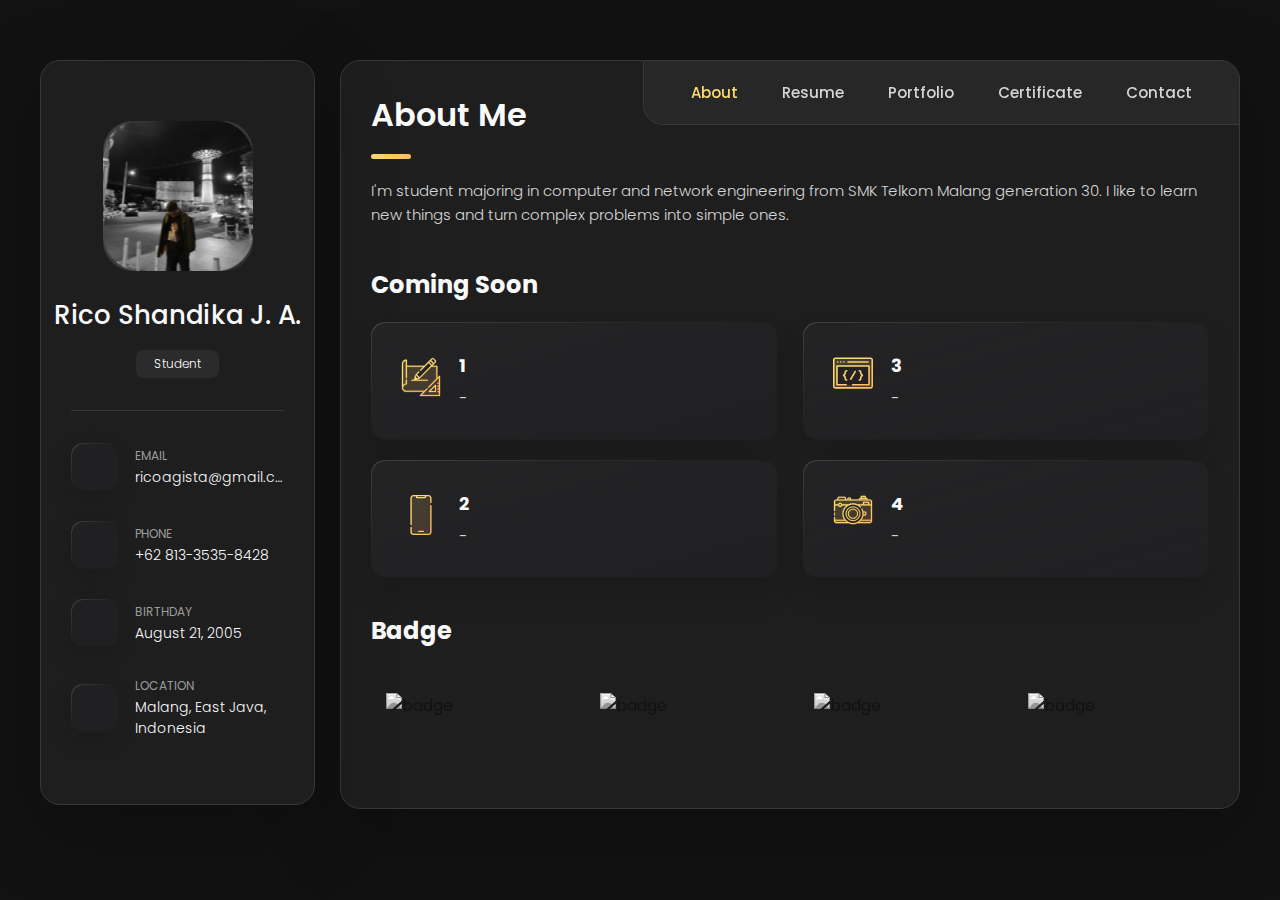
==== index.html @ 71430a09 "Update index.html" ====
<!DOCTYPE html>
<html lang="en">

<head>
  <meta charset="UTF-8">
  <meta http-equiv="X-UA-Compatible" content="IE=edge">
  <meta name="viewport" content="width=device-width, initial-scale=1.0">
  <title>riicxyz</title>

  <!--
    - favicon
  -->
  <link rel="shortcut icon" href="./assets/images/logo.ico" type="image/x-icon">

  <!--
    - custom css link
  -->
  <link rel="stylesheet" href="./assets/css/style.css">

  <!--
    - google font link
  -->
  <link rel="preconnect" href="https://fonts.googleapis.com">
  <link rel="preconnect" href="https://fonts.gstatic.com" crossorigin>
  <link href="https://fonts.googleapis.com/css2?family=Poppins:wght@300;400;500;600&display=swap" rel="stylesheet">
</head>

<body>

  <!--
    - #MAIN
  -->

  <main>

    <!--
      - #SIDEBAR
    -->

    <aside class="sidebar" data-sidebar>

      <div class="sidebar-info">

        <figure class="avatar-box">
          <img src="./assets/images/my-avatar.png" alt="Rico" width="80">
        </figure>

        <div class="info-content">
          <h1 class="name" title="Richard hanrick">Rico Shandika J. A.</h1>

          <p class="title">Student</p>
        </div>

        <button class="info_more-btn" data-sidebar-btn>
          <span>Show Contacts</span>

          <ion-icon name="chevron-down"></ion-icon>
        </button>

      </div>

      <div class="sidebar-info_more">

        <div class="separator"></div>

        <ul class="contacts-list">

          <li class="contact-item">

            <div class="icon-box">
              <ion-icon name="mail-outline"></ion-icon>
            </div>

            <div class="contact-info">
              <p class="contact-title">Email</p>

              <a href="mailto:ricoagista@gmail.com" class="contact-link">ricoagista@gmail.com</a>
            </div>

          </li>

          <li class="contact-item">

            <div class="icon-box">
              <ion-icon name="phone-portrait-outline"></ion-icon>
            </div>

            <div class="contact-info">
              <p class="contact-title">Phone</p>

              <a href="https://wa.me/6281335358428?text=Hi" class="contact-link">+62 813-3535-8428</a>
            </div>

          </li>

          <li class="contact-item">

            <div class="icon-box">
              <ion-icon name="calendar-outline"></ion-icon>
            </div>

            <div class="contact-info">
              <p class="contact-title">Birthday</p>

              <time datetime="1982-06-23">August 21, 2005</time>
            </div>

          </li>

          <li class="contact-item">

            <div class="icon-box">
              <ion-icon name="location-outline"></ion-icon>
            </div>

            <div class="contact-info">
              <p class="contact-title">Location</p>

              <address>Malang, East Java, Indonesia</address>
            </div>

          </li>

        </ul>

        <div class="separator"></div>

        <ul class="social-list">

          <li class="social-item">
            <a href="https://www.instagram.com/rico_agista/" target="_blank" class="social-link">
              <ion-icon name="logo-instagram"></ion-icon>
            </a>
          </li>

          <li class="social-item">
            <a href="https://www.facebook.com/ricoagistaasli" target="_blank" class="social-link">
              <ion-icon name="logo-facebook"></ion-icon>
            </a>
          </li>

          <li class="social-item">
            <a href="https://twitter.com/rico_agista" target="_blank" class="social-link">
              <ion-icon name="logo-twitter"></ion-icon>
            </a>
          </li>

          <li class="social-item">
            <a href="https://www.linkedin.com/in/ricoagista/" target="_blank" class="social-link">
              <ion-icon name="logo-linkedin"></ion-icon>
            </a>
          </li>

          <li class="social-item">
            <a href="https://github.com/ricoagsta" target="_blank" class="social-link">
              <ion-icon name="logo-github"></ion-icon>
            </a>
          </li>

        </ul>

      </div>

    </aside>





    <!--
      - #main-content
    -->

    <div class="main-content">

      <!--
        - #NAVBAR
      -->

      <nav class="navbar">

        <ul class="navbar-list">

          <li class="navbar-item">
            <button class="navbar-link  active" data-nav-link>About</button>
          </li>

          <li class="navbar-item">
            <button class="navbar-link" data-nav-link>Resume</button>
          </li>

          <li class="navbar-item">
            <button class="navbar-link" data-nav-link>Portfolio</button>
          </li>

          <li class="navbar-item">
            <button class="navbar-link" data-nav-link>Certificate</button>
          </li>

          <li class="navbar-item">
            <button class="navbar-link" data-nav-link>Contact</button>
          </li>

        </ul>

      </nav>





      <!--
        - #ABOUT
      -->

      <article class="about  active" data-page="about">

        <header>
          <h2 class="h2 article-title">About me</h2>
        </header>

        <section class="about-text">
          <p>
            I'm student majoring in computer and network engineering from SMK Telkom Malang generation 30.
            I like to learn new things and turn complex problems into simple ones.
          </p>
        </section>


        <!--
          - service
        -->

        <section class="service">

          <h3 class="h3 service-title">Coming Soon</h3>

          <ul class="service-list">

            <li class="service-item">

              <div class="service-icon-box">
                <img src="./assets/images/icon-design.svg
                " alt="design icon" width="40">
              </div>

              <div class="service-content-box">
                <h4 class="h4 service-item-title">1</h4>

                <p class="service-item-text">
                  -
                </p>
              </div>

            </li>

            <li class="service-item">

              <div class="service-icon-box">
                <img src="./assets/images/icon-dev.svg" alt="Web development icon" width="40">
              </div>

              <div class="service-content-box">
                <h4 class="h4 service-item-title">3</h4>

                <p class="service-item-text">
                  -
                </p>
              </div>

            </li>

            <li class="service-item">

              <div class="service-icon-box">
                <img src="./assets/images/icon-app.svg" alt="mobile app icon" width="40">
              </div>

              <div class="service-content-box">
                <h4 class="h4 service-item-title">2</h4>

                <p class="service-item-text">
                  -
                </p>
              </div>

            </li>

            <li class="service-item">

              <div class="service-icon-box">
                <img src="./assets/images/icon-photo.svg" alt="camera icon" width="40">
              </div>

              <div class="service-content-box">
                <h4 class="h4 service-item-title">4</h4>

                <p class="service-item-text">
                  -
                </p>
              </div>

            </li>

          </ul>

        </section>

        <!--
          - testimonials modal
        -->

        <div class="modal-container" data-modal-container>

          <div class="overlay" data-overlay></div>

          <section class="testimonials-modal">

            <button class="modal-close-btn" data-modal-close-btn>
              <ion-icon name="close-outline"></ion-icon>
            </button>

            <div class="modal-img-wrapper">
              <figure class="modal-avatar-box">
                <img src="./assets/images/avatar-1.png" alt="Daniel lewis" width="80" data-modal-img>
              </figure>

              <img src="./assets/images/icon-quote.svg" alt="quote icon">
            </div>

            <div class="modal-content">

              <h4 class="h3 modal-title" data-modal-title>Daniel lewis</h4>

              <time datetime="2021-06-14">14 June, 2021</time>

              <div data-modal-text>
                <p>
                  Richard was hired to create a corporate identity. We were very pleased with the work done. She has a
                  lot of experience
                  and is very concerned about the needs of client. Lorem ipsum dolor sit amet, ullamcous cididt
                  consectetur adipiscing
                  elit, seds do et eiusmod tempor incididunt ut laborels dolore magnarels alia.
                </p>
              </div>

            </div>

          </section>

        </div>


        <!--
          - clients
        -->

        <section class="clients">

          <h3 class="h3 clients-title">Badge</h3>

          <ul class="clients-list has-scrollbar">

            <li class="clients-item">
              <a href="https://www.credly.com/badges/385e04b4-c863-4126-ad9c-61fc945435ee/public_url" target="_blank">
                <img src="https://ricoagsta.github.io/ricoagsta/badge/badge-1.png" alt="badge">
              </a>
            </li>

            <li class="clients-item">
              <a href="https://www.credly.com/badges/1b775a4d-7f89-437e-aeb7-31f6452ec43e/public_url" target="_blank">
                <img src="https://ricoagsta.github.io/ricoagsta/badge/badge-2.png" alt="badge">
              </a>
            </li>

            <li class="clients-item">
              <a href="https://www.credly.com/badges/c5c5299b-da64-4178-80d3-2071cf90344b/public_url" target="_blank">
                <img src="https://ricoagsta.github.io/ricoagsta/badge/badge-3.png" alt="badge">
              </a>
            </li>

            <li class="clients-item">
              <a href="https://www.credly.com/badges/7dcde1ce-af66-4153-ab77-c02b6269e003/public_url" target="_blank">
                <img src="https://ricoagsta.github.io/ricoagsta/badge/badge-4.png" alt="badge">
              </a>
            </li>

            <li class="clients-item">
              <a href="https://www.credly.com/badges/cde5360f-f376-4132-87e7-ae11f3e8254e/public_url" target="_blank">
                <img src="https://ricoagsta.github.io/ricoagsta/badge/badge-5.png" alt="badge">
              </a>
            </li>

            <li class="clients-item">
              <a href="https://www.credly.com/badges/25a92511-92ba-4189-9688-adcf27baffb9/public_url" target="_blank">
                <img src="https://ricoagsta.github.io/ricoagsta/badge/badge-6.png" alt="badge">
              </a>
            </li>

          </ul>

        </section>

      </article>





      <!--
        - #RESUME
      -->

      <article class="resume" data-page="resume">

        <header>
          <h2 class="h2 article-title">Resume</h2>
        </header>

        <section class="timeline">

          <div class="title-wrapper">
            <div class="icon-box">
              <ion-icon name="book-outline"></ion-icon>
            </div>

            <h3 class="h3">Education</h3>
          </div>

          <ol class="timeline-list">

            <li class="timeline-item">

              <h4 class="h4 timeline-item-title">State Elementary School 4, Mangkujayan</h4>

              <span>2012 — 2018</span>

            </li>

            <li class="timeline-item">

              <h4 class="h4 timeline-item-title">State Junior High School 1, Ponorogo</h4>

              <span>2018 — 2021</span>

            </li>

            <li class="timeline-item">

              <h4 class="h4 timeline-item-title">Telkom School Malang</h4>

              <span>2021 — Present</span>
            </li>
          </ol>

        <section class="skill">

          <h3 class="h3 skills-title">My skills</h3>

          <ul class="skills-list content-card">

            <li class="skills-item">

              <div class="title-wrapper">
                <h5 class="h5">Mikrotik</h5>
                <data value="50">90%</data>
              </div>

              <div class="skill-progress-bg">
                <div class="skill-progress-fill" style="width: 90%;"></div>
              </div>

            </li>

            <li class="skills-item">

              <div class="title-wrapper">
                <h5 class="h5">Linux</h5>
                <data value="50">90%</data>
              </div>

              <div class="skill-progress-bg">
                <div class="skill-progress-fill" style="width: 90%;"></div>
              </div>

            </li>

              <li class="skills-item">

                <div class="title-wrapper">
                  <h5 class="h5">Amazon Web Service</h5>
                  <data value="50">80%</data>
                </div>
  
                <div class="skill-progress-bg">
                  <div class="skill-progress-fill" style="width: 80%;"></div>
                </div>
  
              </li>

          </ul>

        </section>

      </article>





      <!--
        - #PORTFOLIO
      -->

      <article class="portfolio" data-page="portfolio">

        <header>
          <h2 class="h2 article-title">Portfolio</h2>
        </header>

        <section class="projects">

          <ul class="filter-list">

            <li class="filter-item">
              <button class="active" data-filter-btn>All</button>
            </li>

            <li class="filter-item">
              <button data-filter-btn>Web development</button>
            </li>

            <li class="filter-item">
              <button data-filter-btn>Web design</button>
            </li>

          </ul>

          <div class="filter-select-box">

            <button class="filter-select" data-select>

              <div class="select-value" data-selecct-value>Select category</div>

              <div class="select-icon">
                <ion-icon name="chevron-down"></ion-icon>
              </div>

            </button>

            <ul class="select-list">

              <li class="select-item">
                <button data-select-item>All</button>
              </li>

              <li class="select-item">
                <button data-select-item>Web development</button>
              </li>

              </li>

              <li class="select-item">
                <button data-select-item>Web design</button>
              </li>
            </ul>

          </div>

          <ul class="project-list">

            <li class="project-item  active" data-filter-item data-category="web development">
              <a href="https://github.com/ricoagsta/ricoagsta.github.io" target="_blank"> 

                <figure class="project-img">
                  <div class="project-item-icon-box">
                    <ion-icon name="eye-outline"></ion-icon>
                  </div>

                  <img src="https://ricoagsta.github.io/ricoagsta/portfolio/project-1.jpg" alt="web" loading="lazy">
                </figure>

                <h3 class="project-title">Portfolio Website</h3>

                <p class="project-category">Web development</p>

              </a>
            </li>

           <li class="project-item  active" data-filter-item data-category="web development">
              <a href="https://github.com/ricoagsta/debian" target="_blank">

                <figure class="project-img">
                  <div class="project-item-icon-box">
                    <ion-icon name="eye-outline"></ion-icon>
                  </div>

                  <img src="https://ricoagsta.github.io/ricoagsta/portfolio/project-2.jpg" alt="web" loading="lazy">
                </figure>

                <h3 class="project-title">Debian Tutorial</h3>

                <p class="project-category">Web development</p>

              </a>
            </li>
 
            <li class="project-item  active" data-filter-item data-category="web development">
              <a href="https://github.com/ricoagsta/subnetting/" target="_blank">

                <figure class="project-img">
                  <div class="project-item-icon-box">
                    <ion-icon name="eye-outline"></ion-icon>
                  </div>

                  <img src="https://ricoagsta.github.io/ricoagsta/portfolio/project-3.jpg" alt="web" loading="lazy">
                </figure>

                <h3 class="project-title">Subnetting Calculator</h3>

                <p class="project-category">Web development</p>

              </a>
            </li>

           <li class="project-item  active" data-filter-item data-category="web design">
              <a href="https://www.figma.com/file/O1T3LTnb1M5lDb2TJnebq1/Untitled?node-id=0%3A1&t=sZ6Bns3p1ZaS6iRV-1" target="_blank">

                <figure class="project-img">
                  <div class="project-item-icon-box">
                    <ion-icon name="eye-outline"></ion-icon>
                  </div>

                  <img src="https://ricoagsta.github.io/ricoagsta/portfolio/project-4.jpg" alt="web" loading="lazy">
                </figure>

                <h3 class="project-title">Ayo Masak App</h3>

                <p class="project-category">Web design</p>

              </a>
            </li>

            <li class="project-item  active" data-filter-item data-category="web development">
              <a href="https://rico.speedtestcustom.com/" target="_blank">

                <figure class="project-img">
                  <div class="project-item-icon-box">
                    <ion-icon name="eye-outline"></ion-icon>
                  </div>

                  <img src="https://ricoagsta.github.io/ricoagsta/portfolio/project-5.jpg" alt="web" loading="lazy">
                </figure>

                <h3 class="project-title">Speedtest Website</h3>

                <p class="project-category">Web development</p>

              </a>
            </li>

            <li class="project-item  active" data-filter-item data-category="web design">
              <a href="https://github.com/ricoagsta/siakad" target="_blank">

                <figure class="project-img">
                  <div class="project-item-icon-box">
                    <ion-icon name="eye-outline"></ion-icon>
                  </div>

                  <img src="https://ricoagsta.github.io/ricoagsta/portfolio/project-6.jpg" alt="web" loading="lazy">
                </figure>

                <h3 class="project-title">Siakad Website</h3>

                <p class="project-category">Web development</p>
            
            <li class="project-item  active" data-filter-item data-category="web design">
              <a href="https://www.figma.com/file/NeRgVZReRgJtm5p2nT7HVG/Untitled?node-id=0%3A1&t=t5zzf1Kovlx4xLek-1" target="_blank">

                <figure class="project-img">
                  <div class="project-item-icon-box">
                    <ion-icon name="eye-outline"></ion-icon>
                  </div>

                  <img src="https://ricoagsta.github.io/ricoagsta/portfolio/project-7.jpg" alt="web" loading="lazy">
                </figure>

                <h3 class="project-title">Food Delivery App</h3>

                <p class="project-category">Web design</p>

              </a>
            </li>

              </a>
            </li>

          </ul>

        </section>

      </article>





      <!--
        - #CERTIFICATE
      -->

      <article class="certificate" data-page="certificate">

        <header>
          <h2 class="h2 article-title">Certificate</h2>
        </header>

        <section class="blog-posts">

          <ul class="blog-posts-list">

            <li class="blog-post-item">
              <a href="https://ricoagsta.github.io/ricoagsta/certificate/academy/SertifikatUKL.jpg" target="_blank">

                <figure class="blog-banner-box">
                  <img src="https://ricoagsta.github.io/ricoagsta/certificate/academy/SertifikatUKL.jpg" alt="" loading="lazy">
                </figure>

                <div class="blog-content">

                  <div class="blog-meta">
                    <p class="blog-category">SMK Telkom Malang</p>

                    <span class="dot"></span>

                    <time datetime="2022-02-23">Jun 13, 2022</time>
                  </div>

                  <h3 class="h3 blog-item-title">Uji Kenaikan Level (UKL)</h3>

                  <p class="blog-text">
                    Computer and Network Engineering Program, with project of "internet network simulation".
                  </p>

                </div>

              </a>
            </li>

            <li class="blog-post-item">
              <a href="http://progate.com/course_certificate/5622f052rr7l3d" target="_blank">

                <figure class="blog-banner-box">
                  <img src="https://ricoagsta.github.io/ricoagsta/certificate/academy/CertificatePrograteCLI.jpg" alt="" loading="lazy">
                </figure>

                <div class="blog-content">

                  <div class="blog-meta">
                    <p class="blog-category">Progate</p>

                    <span class="dot"></span>

                    <time datetime="2022-02-23">Mar 08, 2023</time>
                  </div>

                  <h3 class="h3 blog-item-title">Command line study</h3>

                  <p class="blog-text">
                    Command line study completion certificate from progate.
                  </p>

                </div>

              </a>
            </li>

            <li class="blog-post-item">
              <a href="https://www.bitdegree.org/courses/user/1518264/certificates" target="_blank">

                <figure class="blog-banner-box">
                  <img src="https://ricoagsta.github.io/ricoagsta/certificate/academy/CertificateBitDegreeCLI.jpg" alt="" loading="lazy">
                </figure>

                <div class="blog-content">

                  <div class="blog-meta">
                    <p class="blog-category">Bit Degree</p>

                    <span class="dot"></span>

                    <time datetime="2022-02-23">Mar 09, 2023</time>
                  </div>

                  <h3 class="h3 blog-item-title">Mac and Linux Command Line</h3>

                  <p class="blog-text">
                    Learn Command Line: Mac and Linux Command Line Tutorial.
                  </p>

                </div>

              </a>
            </li>

            <li class="blog-post-item">
              <a href="https://progate.com/course_certificate/bb86b008rr95cg" target="_blank">

                <figure class="blog-banner-box">
                  <img src="https://ricoagsta.github.io/ricoagsta/certificate/academy/CertificatePrograteGIT.jpg" alt="" loading="lazy">
                </figure>

                <div class="blog-content">

                  <div class="blog-meta">
                    <p class="blog-category">Progate</p>

                    <span class="dot"></span>

                    <time datetime="2022-02-23">Mar 09, 2023</time>
                  </div>

                  <h3 class="h3 blog-item-title">Git configuration study</h3>

                  <p class="blog-text">
                    Git configuration study completion certificate from progate.
                  </p>

                </div>

              </a>
            </li>

            <li class="blog-post-item">
              <a href="https://www.bitdegree.org/courses/user/1518264/certificates" target="_blank">

                <figure class="blog-banner-box">
                  <img src="https://ricoagsta.github.io/ricoagsta/certificate/academy/CertificateBitDegreeWordPressWebserverDomainLinuxUbuntuTutorial.jpg" alt="" loading="lazy">
                </figure>

                <div class="blog-content">

                  <div class="blog-meta">
                    <p class="blog-category">Bit Degree</p>

                    <span class="dot"></span>

                    <time datetime="2022-02-23">Mar 10, 2023</time>
                  </div>

                  <h3 class="h3 blog-item-title">WordPress Webserver & domain name</h3>

                  <p class="blog-text">
                    Set up a WordPress Webserver & domain name in Linux Ubuntu.
                  </p>

                </div>

              </a>
            </li>

            <li class="blog-post-item">
              <a href="https://www.bitdegree.org/courses/user/1518264/certificates" target="_blank">

                <figure class="blog-banner-box">
                  <img src="https://ricoagsta.github.io/ricoagsta/certificate/academy/CertificateBitDegreeLinux.jpg" alt="" loading="lazy">
                </figure>

                <div class="blog-content">

                  <div class="blog-meta">
                    <p class="blog-category">Bit Degree</p>

                    <span class="dot"></span>

                    <time datetime="2022-02-23">Mar 10, 2023</time>
                  </div>

                  <h3 class="h3 blog-item-title">Linux Tutorial for Beginners</h3>

                  <p class="blog-text">
                    Linux tutorial: MySQL Replication, SSL Certificate Management and much more.
                  </p>

                </div>

              </a>
            </li>

            <li class="blog-post-item">
              <a href="https://learndigital.withgoogle.com/link/1qsdpcedm9s" target="_blank">

                <figure class="blog-banner-box">
                  <img src="https://ricoagsta.github.io/ricoagsta/certificate/academy/CertificateGoogleDigitalMarketing.jpg" alt="" loading="lazy">
                </figure>

                <div class="blog-content">

                  <div class="blog-meta">
                    <p class="blog-category">Google Digital Garage</p>

                    <span class="dot"></span>

                    <time datetime="2022-02-23">Mar 11, 2023</time>
                  </div>

                  <h3 class="h3 blog-item-title">Fundamentals of digital marketing</h3>

                  <p class="blog-text">
                    Learn the fundamentals of digital marketing to help your business or career.
                  </p>

                </div>

              </a>
            </li>

            <li class="blog-post-item">
              <a href="https://coursera.org/share/ea69097fb8a12a1eaf14b1bb1f82d320" target="_blank">

                <figure class="blog-banner-box">
                  <img src="https://ricoagsta.github.io/ricoagsta/certificate/academy/CertificateCourseraGCP.jpg" alt="" loading="lazy">
                </figure>

                <div class="blog-content">

                  <div class="blog-meta">
                    <p class="blog-category">Coursera</p>

                    <span class="dot"></span>

                    <time datetime="2022-02-23">Mar 12, 2023</time>
                  </div>

                  <h3 class="h3 blog-item-title">GCP Fundamentals: Core Infrastructure</h3>

                  <p class="blog-text">
                    Understanding and practice of implementing services on Google Cloud Platform.
                  </p>

                </div>

              </a>
            </li>

            <li class="blog-post-item">
              <a href="https://coursera.org/share/79883c00702ebed255cffaf255b5ab55" target="_blank">

                <figure class="blog-banner-box">
                  <img src="https://ricoagsta.github.io/ricoagsta/certificate/academy/CertificateCourseraAWS.jpg" alt="" loading="lazy">
                </figure>

                <div class="blog-content">

                  <div class="blog-meta">
                    <p class="blog-category">Coursera</p>

                    <span class="dot"></span>

                    <time datetime="2022-02-23">Mar 12, 2023</time>
                  </div>

                  <h3 class="h3 blog-item-title">AWS Cloud Technical Essentials</h3>

                  <p class="blog-text">
                    Course will build your competence, confidence, and credibility with practical cloud skills.
                  </p>

                </div>

              </a>
            </li>

            <li class="blog-post-item">
              <a href="https://lms.idn.id/cert-verification" target="_blank">

                <figure class="blog-banner-box">
                  <img src="https://ricoagsta.github.io/ricoagsta/certificate/academy/CertificateIDNetworkersMikrotikFundamental.jpg" alt="" loading="lazy">
                </figure>

                <div class="blog-content">

                  <div class="blog-meta">
                    <p class="blog-category">ID Networkers</p>

                    <span class="dot"></span>

                    <time datetime="2022-02-23">Mar 13, 2023</time>
                  </div>

                  <h3 class="h3 blog-item-title">MikroTik Fundamental</h3>

                  <p class="blog-text">
                    Understanding of basic network and network interface configuration of MikroTik devices.
                  </p>

                </div>

              </a>
            </li>

            <li class="blog-post-item">
              <a href="https://www.sololearn.com/certificates/CC-B2UGRVIC" target="_blank">

                <figure class="blog-banner-box">
                  <img src="https://ricoagsta.github.io/ricoagsta/certificate/academy/CertificateSoloLearnHTML.jpg" alt="" loading="lazy">
                </figure>

                <div class="blog-content">

                  <div class="blog-meta">
                    <p class="blog-category">SoloLearn</p>

                    <span class="dot"></span>

                    <time datetime="2022-02-23">Mar 13, 2023</time>
                  </div>

                  <h3 class="h3 blog-item-title">Introduction to HTML</h3>

                  <p class="blog-text">
                    Course by demonstrating theoretical and practical understanding of Introduction HTML.
                  </p>

                </div>

              </a>
            </li>

            <li class="blog-post-item">
              <a href="https://lms.idn.id/cert-verification" target="_blank">

                <figure class="blog-banner-box">
                  <img src="https://ricoagsta.github.io/ricoagsta/certificate/academy/CertificateIDNetworkersLinuxFundamental.jpg" alt="" loading="lazy">
                </figure>

                <div class="blog-content">

                  <div class="blog-meta">
                    <p class="blog-category">ID Networkers</p>

                    <span class="dot"></span>

                    <time datetime="2022-02-23">Mar 14, 2023</time>
                  </div>

                  <h3 class="h3 blog-item-title">Linux Fundamental</h3>

                  <p class="blog-text">
                    Understanding of installation and basic configuration Linux.
                  </p>

                </div>

              </a>
            </li>

            <li class="blog-post-item">
              <a href="https://www.credly.com/go/0Uz2r1XJ" target="_blank">

                <figure class="blog-banner-box">
                  <img src="https://ricoagsta.github.io/ricoagsta/certificate/academy/CertificateAWSAcademyGraduateCloudFoundation.jpg" alt="" loading="lazy">
                </figure>

                <div class="blog-content">

                  <div class="blog-meta">
                    <p class="blog-category">AWS Academy</p>

                    <span class="dot"></span>

                    <time datetime="2022-02-23">Mar 14, 2023</time>
                  </div>

                  <h3 class="h3 blog-item-title">AWS Academy Cloud Foundations</h3>

                  <p class="blog-text">
                    Learn the AWS Architecture, Cloud, Core Services, Pricing, and Support.                  
                  </p>

                </div>

              </a>
            </li>

            <li class="blog-post-item">
              <a href="https://ricoagsta.github.io/ricoagsta/certificate/academy/CertificateAWSTrainingandCertificationNetworkingBasic.jpg" target="_blank">

                <figure class="blog-banner-box">
                  <img src="https://ricoagsta.github.io/ricoagsta/certificate/academy/CertificateAWSTrainingandCertificationNetworkingBasic.jpg" alt="" loading="lazy">
                </figure>

                <div class="blog-content">

                  <div class="blog-meta">
                    <p class="blog-category">AWS Training and Certification</p>

                    <span class="dot"></span>

                    <time datetime="2022-02-23">Mar 14, 2023</time>
                  </div>

                  <h3 class="h3 blog-item-title">AWS Networking Basics</h3>

                  <p class="blog-text">
                    learn about network configuration and optimization in AWS.                
                  </p>

                </div>

              </a>
            </li>

            <li class="blog-post-item">
              <a href="https://coursera.org/share/907e44da9c9301b2ec322d4b78472a90" target="_blank">

                <figure class="blog-banner-box">
                  <img src="https://ricoagsta.github.io/ricoagsta/certificate/academy/CertificateCourseraSSH.jpg" alt="" loading="lazy">
                </figure>

                <div class="blog-content">

                  <div class="blog-meta">
                    <p class="blog-category">Coursera</p>

                    <span class="dot"></span>

                    <time datetime="2022-02-23">Mar 17, 2023</time>
                  </div>

                  <h3 class="h3 blog-item-title">SSH remote server & Networking basics</h3>

                  <p class="blog-text">
                    Understanding remote server (SSH) & Networking Basics.
                  </p>

                </div>

              </a>
            </li>

            <li class="blog-post-item">
              <a href="https://coursera.org/share/2d5f840b99b8c0da6e3b0ec2c76eefea" target="_blank">

                <figure class="blog-banner-box">
                  <img src="https://ricoagsta.github.io/ricoagsta/certificate/academy/CertificateCourseraNetworkingStorage.jpg" alt="" loading="lazy">
                </figure>

                <div class="blog-content">

                  <div class="blog-meta">
                    <p class="blog-category">Coursera</p>

                    <span class="dot"></span>

                    <time datetime="2022-02-23">Mar 18, 2023</time>
                  </div>

                  <h3 class="h3 blog-item-title">Introduction to Networking and Storage</h3>

                  <p class="blog-text">
                    Introducing of Networking basics configuration and Storage.
                  </p>

                </div>

              </a>
            </li>

            <li class="blog-post-item">
              <a href="https://www.dicoding.com/users/2926525/events" target="_blank">

                <figure class="blog-banner-box">
                  <img src="https://ricoagsta.github.io/ricoagsta/certificate/event/CertificateDicodingBDD2023.jpg" alt="" loading="lazy">
                </figure>

                <div class="blog-content">

                  <div class="blog-meta">
                    <p class="blog-category">Dicoding Event</p>

                    <span class="dot"></span>

                    <time datetime="2022-02-23">Mar 18, 2023</time>
                  </div>

                  <h3 class="h3 blog-item-title">Baparekraf Developer Day 2023</h3>

                  <p class="blog-text">
                    Event was organized by the Tourism and Creative Economy Agency of the Republic of Indonesia.
                  </p>

                </div>

              </a>
            </li>
            
            <li class="blog-post-item">
              <a href="https://dicoding.com/certificates/L4PQ6NEQ7PO1" target="_blank">

                <figure class="blog-banner-box">
                  <img src="https://ricoagsta.github.io/ricoagsta/certificate/academy/CertificateDicodingDasarPemogramanWEB.jpg" alt="" loading="lazy">
                </figure>

                <div class="blog-content">

                  <div class="blog-meta">
                    <p class="blog-category">Dicoding Academy</p>

                    <span class="dot"></span>

                    <time datetime="2022-02-23">Mar 19, 2023</time>
                  </div>

                  <h3 class="h3 blog-item-title">Learn Basic Web Programming</h3>

                  <p class="blog-text">
                    Learn the basic components of HTML and CSS to become a front-end web developer.
                  </p>

                </div>

              </a>
            </li>

            <li class="blog-post-item">
              <a href="https://dicoding.com/certificates/N9ZO4W04YZG5" target="_blank">

                <figure class="blog-banner-box">
                  <img src="https://ricoagsta.github.io/ricoagsta/certificate/academy/CertificateDicodingDasarDevOps.jpg" alt="" loading="lazy">
                </figure>

                <div class="blog-content">

                  <div class="blog-meta">
                    <p class="blog-category">Dicoding Academy</p>

                    <span class="dot"></span>

                    <time datetime="2022-02-23">Mar 19, 2023</time>
                  </div>

                  <h3 class="h3 blog-item-title">Learn DevOps Basics</h3>

                  <p class="blog-text">
                    Learn the culture, practices, and tools of DevOps using the AWS cloud platform.
                  </p>

                </div>

              </a>
            </li>

            <li class="blog-post-item">
              <a href="https://dicoding.com/certificates/2VX3YGG14PYQ" target="_blank">

                <figure class="blog-banner-box">
                  <img src="https://ricoagsta.github.io/ricoagsta/certificate/academy/CertificateDicodingJaringanKomputer.jpg" alt="" loading="lazy">
                </figure>

                <div class="blog-content">

                  <div class="blog-meta">
                    <p class="blog-category">Dicoding Academy</p>

                    <span class="dot"></span>

                    <time datetime="2022-02-23">Mar 21, 2023</time>
                  </div>

                  <h3 class="h3 blog-item-title">Learn Computer Networks for Beginners</h3>

                  <p class="blog-text">
                    Basic practice of computer networking to implementation of network services on AWS.
                  </p>

                </div>

              </a>
            </li>

            <li class="blog-post-item">
              <a href="https://ricoagsta.github.io/ricoagsta/certificate/academy/CertificateMySkillInternetIntroduction.jpg" target="_blank">

                <figure class="blog-banner-box">
                  <img src="https://ricoagsta.github.io/ricoagsta/certificate/academy/CertificateMySkillInternetIntroduction.jpg" alt="" loading="lazy">
                </figure>

                <div class="blog-content">

                  <div class="blog-meta">
                    <p class="blog-category">MySkill E-Learning Course</p>

                    <span class="dot"></span>

                    <time datetime="2022-02-23">Mar 24, 2023</time>
                  </div>

                  <h3 class="h3 blog-item-title">Internet Introduction</h3>

                  <p class="blog-text">
                    learn about the introduction of web browsers, how http works, domain name servers, and hosting.
                  </p>

                </div>

              </a>
            </li>

            <li class="blog-post-item">
              <a href="https://www.dicoding.com/users/2926525/events" target="_blank">

                <figure class="blog-banner-box">
                  <img src="https://ricoagsta.github.io/ricoagsta/certificate/event/CertificateDicodingIDCamp.jpg" alt="" loading="lazy">
                </figure>

                <div class="blog-content">

                  <div class="blog-meta">
                    <p class="blog-category">Dicoding Event</p>

                    <span class="dot"></span>

                    <time datetime="2022-02-23">Mar 25, 2023</time>
                  </div>

                  <h3 class="h3 blog-item-title">How to be Product Minded Software Engineer</h3>

                  <p class="blog-text">
                    Event was organized by Indosat Ooredoo Hutchison Digital Camp.
                  </p>

                </div>

              </a>
            </li>

            <li class="blog-post-item">
              <a href="https://ricoagsta.github.io/ricoagsta/certificate/academy/CertificateMySkillntroductionFigma.jpg" target="_blank">

                <figure class="blog-banner-box">
                  <img src="https://ricoagsta.github.io/ricoagsta/certificate/academy/CertificateMySkillntroductionFigma.jpg" alt="" loading="lazy">
                </figure>

                <div class="blog-content">

                  <div class="blog-meta">
                    <p class="blog-category">MySkill Short Class</p>

                    <span class="dot"></span>

                    <time datetime="2022-02-23">Mar 25, 2023</time>
                  </div>

                  <h3 class="h3 blog-item-title">Introduction to Figma</h3>

                  <p class="blog-text">
                    Short class UI/UX Design series: Introduction Figma by MySkill ID.
                  </p>

                </div>

              </a>
            </li>

          </ul>

        </section>

      </article>





      <!--
        - #CONTACT
      -->

      <article class="contact" data-page="contact">

        <header>
          <h2 class="h2 article-title">Contact</h2>
        </header>

        <section class="mapbox" data-mapbox>
          <figure>
            <iframe
              src="https://www.google.com/maps/embed?pb=!1m18!1m12!1m3!1d126438.28548093722!2d112.56174250069675!3d-7.97863946531398!2m3!1f0!2f0!3f0!3m2!1i1024!2i768!4f13.1!3m3!1m2!1s0x2dd62822063dc2fb%3A0x78879446481a4da2!2sMalang%2C%20Kota%20Malang%2C%20Jawa%20Timur!5e0!3m2!1sid!2sid!4v1660997463948!5m2!1sid!2sid"
              width="400" height="300" loading="lazy"></iframe>
          </figure>
        </section>

        <section class="contact-form">

          <h3 class="h3 form-title">Contact Form</h3>

          <form action="#" class="form" data-form>

            <div class="input-wrapper">
              <input type="text" name="fullname" class="form-input" placeholder="Full name" required data-form-input>

              <input type="email" name="email" class="form-input" placeholder="Email address" required data-form-input>
            </div>

            <textarea name="message" class="form-input" placeholder="Your Message" required data-form-input></textarea>

            <button class="form-btn" type="submit" disabled data-form-btn>
              <ion-icon name="paper-plane"></ion-icon>
              <span>Send Message</span>
            </button>

          </form>

        </section>

      </article>

    </div>

  </main>





  <!--
    - custom js link
  -->
  <script src="./assets/js/script.js"></script>

  <!--
    - ionicon link
  -->
  <script type="module" src="https://unpkg.com/ionicons@5.5.2/dist/ionicons/ionicons.esm.js"></script>
  <script nomodule src="https://unpkg.com/ionicons@5.5.2/dist/ionicons/ionicons.js"></script>

</body>

</html>
---- assets/css/style.css ----
/*-----------------------------------*\
  #style.css
\*-----------------------------------*/


/**
 * copyright 2022 @codewithsadee
 */





/*-----------------------------------*\
  #CUSTOM PROPERTY
\*-----------------------------------*/

:root {

  /**
   * colors
   */

  /* gradient */

  --bg-gradient-onyx: linear-gradient(
    to bottom right, 
    hsl(240, 1%, 25%) 3%, 
    hsl(0, 0%, 19%) 97%
  );
  --bg-gradient-jet: linear-gradient(
    to bottom right, 
    hsla(240, 1%, 18%, 0.251) 0%, 
    hsla(240, 2%, 11%, 0) 100%
  ), hsl(240, 2%, 13%);
  --bg-gradient-yellow-1: linear-gradient(
    to bottom right, 
    hsl(45, 100%, 71%) 0%, 
    hsla(36, 100%, 69%, 0) 50%
  );
  --bg-gradient-yellow-2: linear-gradient(
    135deg, 
    hsla(45, 100%, 71%, 0.251) 0%, 
    hsla(35, 100%, 68%, 0) 59.86%
  ), hsl(240, 2%, 13%);
  --border-gradient-onyx: linear-gradient(
    to bottom right, 
    hsl(0, 0%, 25%) 0%, 
    hsla(0, 0%, 25%, 0) 50%
  );
  --text-gradient-yellow: linear-gradient(
    to right, 
    hsl(45, 100%, 72%), 
    hsl(35, 100%, 68%)
  );

  /* solid */

  --jet: hsl(0, 0%, 22%);
  --onyx: hsl(240, 1%, 17%);
  --eerie-black-1: hsl(240, 2%, 13%);
  --eerie-black-2: hsl(240, 2%, 12%);
  --smoky-black: hsl(0, 0%, 7%);
  --white-1: hsl(0, 0%, 100%);
  --white-2: hsl(0, 0%, 98%);
  --orange-yellow-crayola: hsl(45, 100%, 72%);
  --vegas-gold: hsl(45, 54%, 58%);
  --light-gray: hsl(0, 0%, 84%);
  --light-gray-70: hsla(0, 0%, 84%, 0.7);
  --bittersweet-shimmer: hsl(0, 43%, 51%);

  /**
   * typography
   */

  /* font-family */
  --ff-poppins: 'Poppins', sans-serif;

  /* font-size */
  --fs-1: 24px;
  --fs-2: 18px;
  --fs-3: 17px;
  --fs-4: 16px;
  --fs-5: 15px;
  --fs-6: 14px;
  --fs-7: 13px;
  --fs-8: 11px;

  /* font-weight */
  --fw-300: 300;
  --fw-400: 400;
  --fw-500: 500;
  --fw-600: 600;

  /**
   * shadow
   */
  
  --shadow-1: -4px 8px 24px hsla(0, 0%, 0%, 0.25);
  --shadow-2: 0 16px 30px hsla(0, 0%, 0%, 0.25);
  --shadow-3: 0 16px 40px hsla(0, 0%, 0%, 0.25);
  --shadow-4: 0 25px 50px hsla(0, 0%, 0%, 0.15);
  --shadow-5: 0 24px 80px hsla(0, 0%, 0%, 0.25);

  /**
   * transition
   */

  --transition-1: 0.25s ease;
  --transition-2: 0.5s ease-in-out;

}





/*-----------------------------------*\
  #RESET
\*-----------------------------------*/

*, *::before, *::after {
  margin: 0;
  padding: 0;
  box-sizing: border-box;
}

a { text-decoration: none; }

li { list-style: none; }

img, ion-icon, a, button, time, span { display: block; }

button {
  font: inherit;
  background: none;
  border: none;
  text-align: left;
  cursor: pointer;
}

input, textarea {
  display: block;
  width: 100%;
  background: none;
  font: inherit;
}

::selection {
  background: var(--orange-yellow-crayola);
  color: var(--smoky-black);
}

:focus { outline-color: var(--orange-yellow-crayola); }

html { font-family: var(--ff-poppins); }

body { background: var(--smoky-black); }





/*-----------------------------------*\
  #REUSED STYLE
\*-----------------------------------*/

.sidebar,
article {
  background: var(--eerie-black-2);
  border: 1px solid var(--jet);
  border-radius: 20px;
  padding: 15px;
  box-shadow: var(--shadow-1);
  z-index: 1;
}

.separator {
  width: 100%;
  height: 1px;
  background: var(--jet);
  margin: 16px 0;
}

.icon-box {
  position: relative;
  background: var(--border-gradient-onyx);
  width: 30px;
  height: 30px;
  border-radius: 8px;
  display: flex;
  justify-content: center;
  align-items: center;
  font-size: 16px;
  color: var(--orange-yellow-crayola);
  box-shadow: var(--shadow-1);
  z-index: 1;
}

.icon-box::before {
  content: "";
  position: absolute;
  inset: 1px;
  background: var(--eerie-black-1);
  border-radius: inherit;
  z-index: -1;
}

.icon-box ion-icon { --ionicon-stroke-width: 35px; }

article { display: none; }

article.active {
  display: block;
  animation: fade 0.5s ease backwards;
}

@keyframes fade {
  0% { opacity: 0; }
  100% { opacity: 1; }
}

.h2,
.h3,
.h4,
.h5 {
  color: var(--white-2);
  text-transform: capitalize;
}

.h2 { font-size: var(--fs-1); }

.h3 { font-size: var(--fs-2); }

.h4 { font-size: var(--fs-4); }

.h5 {
  font-size: var(--fs-7);
  font-weight: var(--fw-500);
}

.article-title {
  position: relative;
  padding-bottom: 7px;
}

.article-title::after {
  content: "";
  position: absolute;
  bottom: 0;
  left: 0;
  width: 30px;
  height: 3px;
  background: var(--text-gradient-yellow);
  border-radius: 3px;
}

.has-scrollbar::-webkit-scrollbar {
  width: 5px; /* for vertical scrollbar */
  height: 5px; /* for horizontal scrollbar */
}

.has-scrollbar::-webkit-scrollbar-track {
  background: var(--onyx);
  border-radius: 5px;
}

.has-scrollbar::-webkit-scrollbar-thumb {
  background: var(--orange-yellow-crayola);
  border-radius: 5px;
}

.has-scrollbar::-webkit-scrollbar-button { width: 20px; }

.content-card {
  position: relative;
  background: var(--border-gradient-onyx);
  padding: 15px;
  padding-top: 45px;
  border-radius: 14px;
  box-shadow: var(--shadow-2);
  cursor: pointer;
  z-index: 1;
}

.content-card::before {
  content: "";
  position: absolute;
  inset: 1px;
  background: var(--bg-gradient-jet);
  border-radius: inherit;
  z-index: -1;
}





/*-----------------------------------*\
  #MAIN
\*-----------------------------------*/

main {
  margin: 15px 12px;
  margin-bottom: 75px;
  min-width: 259px;
}





/*-----------------------------------*\
  #SIDEBAR
\*-----------------------------------*/

.sidebar {
  margin-bottom: 15px;
  max-height: 112px;
  overflow: hidden;
  transition: var(--transition-2);
}

.sidebar.active { max-height: 405px; }

.sidebar-info {
  position: relative;
  display: flex;
  justify-content: flex-start;
  align-items: center;
  gap: 15px;
}

.avatar-box {
  background: var(--bg-gradient-onyx);
  border-radius: 20px;
}

.info-content .name {
  color: var(--white-2);
  font-size: var(--fs-3);
  font-weight: var(--fw-500);
  letter-spacing: -0.25px;
  margin-bottom: 10px;
}

.info-content .title {
  color: var(--white-1);
  background: var(--onyx);
  font-size: var(--fs-8);
  font-weight: var(--fw-300);
  width: max-content;
  padding: 3px 12px;
  border-radius: 8px;
}

.info_more-btn {
  position: absolute;
  top: -15px;
  right: -15px;
  border-radius: 0 15px;
  font-size: 13px;
  color: var(--orange-yellow-crayola);
  background: var(--border-gradient-onyx);
  padding: 10px;
  box-shadow: var(--shadow-2);
  transition: var(--transition-1);
  z-index: 1;
}

.info_more-btn::before {
  content: "";
  position: absolute;
  inset: 1px;
  border-radius: inherit;
  background: var(--bg-gradient-jet);
  transition: var(--transition-1);
  z-index: -1;
}

.info_more-btn:hover,
.info_more-btn:focus { background: var(--bg-gradient-yellow-1); }

.info_more-btn:hover::before,
.info_more-btn:focus::before { background: var(--bg-gradient-yellow-2); }

.info_more-btn span { display: none; }

.sidebar-info_more {
  opacity: 0;
  visibility: hidden;
  transition: var(--transition-2);
}

.sidebar.active .sidebar-info_more {
  opacity: 1;
  visibility: visible;
}

.contacts-list {
  display: grid;
  grid-template-columns: 1fr;
  gap: 16px;
}

.contact-item {
  min-width: 100%;
  display: flex;
  align-items: center;
  gap: 16px;
}

.contact-info {
  max-width: calc(100% - 46px);
  width: calc(100% - 46px);
}

.contact-title {
  color: var(--light-gray-70);
  font-size: var(--fs-8);
  text-transform: uppercase;
  margin-bottom: 2px;
}

.contact-info :is(.contact-link, time, address) {
  color: var(--white-2);
  font-size: var(--fs-7);
}

.contact-info address { font-style: normal; }

.social-list {
  display: flex;
  justify-content: flex-start;
  align-items: center;
  gap: 15px;
  padding-bottom: 4px;
  padding-left: 7px;
}

.social-item .social-link {
  color: var(--light-gray-70);
  font-size: 18px;
}


.social-item .social-link:hover { color: var(--light-gray); }





/*-----------------------------------*\
  #NAVBAR
\*-----------------------------------*/

.navbar {
  position: fixed;
  bottom: 0;
  left: 0;
  width: 100%;
  background: hsla(240, 1%, 17%, 0.75);
  backdrop-filter: blur(10px);
  border: 1px solid var(--jet);
  border-radius: 12px 12px 0 0;
  box-shadow: var(--shadow-2);
  z-index: 5;
}

.navbar-list {
  display: flex;
  flex-wrap: wrap;
  justify-content: center;
  align-items: center;
  padding: 0 10px;
}

.navbar-link {
  color: var(--light-gray);
  font-size: var(--fs-8);
  padding: 20px 7px;
  transition: color var(--transition-1);
}

.navbar-link:hover,
.navbar-link:focus { color: var(--light-gray-70); }

.navbar-link.active { color: var(--orange-yellow-crayola); }





/*-----------------------------------*\
  #ABOUT
\*-----------------------------------*/

.about .article-title { margin-bottom: 15px; }

.about-text {
  color: var(--light-gray);
  font-size: var(--fs-6);
  font-weight: var(--fw-300);
  line-height: 1.6;
}

.about-text p { margin-bottom: 15px; }



/**
 * #service 
 */

.service { margin-bottom: 35px; }

.service-title { margin-bottom: 20px; }

.service-list {
  display: grid;
  grid-template-columns: 1fr;
  gap: 20px;
}

.service-item {
  position: relative;
  background: var(--border-gradient-onyx);
  padding: 20px;
  border-radius: 14px;
  box-shadow: var(--shadow-2);
  z-index: 1;
}

.service-item::before {
  content: "";
  position: absolute;
  inset: 1px;
  background: var(--bg-gradient-jet);
  border-radius: inherit;
  z-index: -1;
}

.service-icon-box { margin-bottom: 10px; }

.service-icon-box img { margin: auto; }

.service-content-box { text-align: center; }

.service-item-title { margin-bottom: 7px; }

.service-item-text {
  color: var(--light-gray);
  font-size: var(--fs-6);
  font-weight: var(--fw-3);
  line-height: 1.6;
}


/**
 * #testimonials 
 */

.testimonials { margin-bottom: 30px; }

.testimonials-title { margin-bottom: 20px; }

.testimonials-list {
  display: flex;
  justify-content: flex-start;
  align-items: flex-start;
  gap: 15px;
  margin: 0 -15px;
  padding: 25px 15px;
  padding-bottom: 35px;
  overflow-x: auto;
  scroll-behavior: smooth;
  overscroll-behavior-inline: contain;
  scroll-snap-type: inline mandatory;
}

.testimonials-item {
  min-width: 100%;
  scroll-snap-align: center;
}

.testimonials-avatar-box {
  position: absolute;
  top: 0;
  left: 0;
  transform: translate(15px, -25px);
  background: var(--bg-gradient-onyx);
  border-radius: 14px;
  box-shadow: var(--shadow-1);
}

.testimonials-item-title { margin-bottom: 7px; }

.testimonials-text {
  color: var(--light-gray);
  font-size: var(--fs-6);
  font-weight: var(--fw-300);
  line-height: 1.6;
  display: -webkit-box;
  line-clamp: 4;
  -webkit-line-clamp: 4;
  -webkit-box-orient: vertical;
  overflow: hidden;
}


/**
 * #testimonials-modal
 */

.modal-container {
  position: fixed;
  top: 0;
  left: 0;
  width: 100%;
  height: 100%;
  display: flex;
  justify-content: center;
  align-items: center;
  overflow-y: auto;
  overscroll-behavior: contain;
  z-index: 20;
  pointer-events: none;
  visibility: hidden;
}

.modal-container::-webkit-scrollbar { display: none; }

.modal-container.active {
  pointer-events: all;
  visibility: visible;
}

.overlay {
  position: fixed;
  top: 0;
  left: 0;
  width: 100%;
  height: 100vh;
  background: hsl(0, 0%, 5%);
  opacity: 0;
  visibility: hidden;
  pointer-events: none;
  z-index: 1;
  transition: var(--transition-1);
}

.overlay.active {
  opacity: 0.8;
  visibility: visible;
  pointer-events: all;
}

.testimonials-modal {
  background: var(--eerie-black-2);
  position: relative;
  padding: 15px;
  margin: 15px 12px;
  border: 1px solid var(--jet);
  border-radius: 14px;
  box-shadow: var(--shadow-5);
  transform: scale(1.2);
  opacity: 0;
  transition: var(--transition-1);
  z-index: 2;
}

.modal-container.active .testimonials-modal {
  transform: scale(1);
  opacity: 1;
}

.modal-close-btn {
  position: absolute;
  top: 15px;
  right: 15px;
  background: var(--onyx);
  border-radius: 8px;
  width: 32px;
  height: 32px;
  display: flex;
  justify-content: center;
  align-items: center;
  color: var(--white-2);
  font-size: 18px;
  opacity: 0.7;
}

.modal-close-btn:hover,
.modal-close-btn:focus { opacity: 1; }

.modal-close-btn ion-icon { --ionicon-stroke-width: 50px; }

.modal-avatar-box {
  background: var(--bg-gradient-onyx);
  width: max-content;
  border-radius: 14px;
  margin-bottom: 15px;
  box-shadow: var(--shadow-2);
}

.modal-img-wrapper > img { display: none; }

.modal-title { margin-bottom: 4px; }

.modal-content time {
  font-size: var(--fs-6);
  color: var(--light-gray-70);
  font-weight: var(--fw-300);
  margin-bottom: 10px;
}

.modal-content p {
  color: var(--light-gray);
  font-size: var(--fs-6);
  font-weight: var(--fw-300);
  line-height: 1.6;
}


/**
 * #clients 
 */

.clients { margin-bottom: 15px; }

.clients-list {
  display: flex;
  justify-content: flex-start;
  align-items: flex-start;
  gap: 15px;
  margin: 0 -15px;
  padding: 25px;
  padding-bottom: 25px;
  overflow-x: auto;
  scroll-behavior: smooth;
  overscroll-behavior-inline: contain;
  scroll-snap-type: inline mandatory;
  scroll-padding-inline: 25px;
}

.clients-item {
  min-width: 50%;
  scroll-snap-align: start;
}

.clients-item img {
  width: 100%;
  filter: grayscale(1);
  transition: var(--transition-1);
}

.clients-item img:hover { filter: grayscale(0); }





/*-----------------------------------*\
  #RESUME
\*-----------------------------------*/

.article-title { margin-bottom: 30px; }


/**
 * education and experience 
 */

.timeline { margin-bottom: 30px; }

.timeline .title-wrapper {
  display: flex;
  align-items: center;
  gap: 15px;
  margin-bottom: 25px;
}

.timeline-list {
  font-size: var(--fs-6);
  margin-left: 45px;
}

.timeline-item { position: relative; }

.timeline-item:not(:last-child) { margin-bottom: 20px; }

.timeline-item-title {
  font-size: var(--fs-6);
  line-height: 1.3;
  margin-bottom: 7px;
}

.timeline-list span {
  color: var(--vegas-gold);
  font-weight: var(--fw-400);
  line-height: 1.6;
}

.timeline-item:not(:last-child)::before {
  content: "";
  position: absolute;
  top: -25px;
  left: -30px;
  width: 1px;
  height: calc(100% + 50px);
  background: var(--jet);
}

.timeline-item::after {
  content: "";
  position: absolute;
  top: 5px;
  left: -33px;
  height: 6px;
  width: 6px;
  background: var(--text-gradient-yellow);
  border-radius: 50%;
  box-shadow: 0 0 0 4px var(--jet);
}

.timeline-text {
  color: var(--light-gray);
  font-weight: var(--fw-300);
  line-height: 1.6;
}


/**
 * skills 
 */

.skills-title { margin-bottom: 20px; }

.skills-list { padding: 20px; }


.skills-item:not(:last-child) { margin-bottom: 15px; }

.skill .title-wrapper {
  display: flex;
  align-items: center;
  gap: 5px;
  margin-bottom: 8px;
}

.skill .title-wrapper data {
  color: var(--light-gray);
  font-size: var(--fs-7);
  font-weight: var(--fw-300);
}

.skill-progress-bg {
  background: var(--jet);
  width: 100%;
  height: 8px;
  border-radius: 10px;
}

.skill-progress-fill {
  background: var(--text-gradient-yellow);
  height: 100%;
  border-radius: inherit;
}





/*-----------------------------------*\
  #PORTFOLIO
\*-----------------------------------*/

.filter-list { display: none; }

.filter-select-box {
  position: relative;
  margin-bottom: 25px;
}

.filter-select {
  background: var(--eerie-black-2);
  color: var(--light-gray);
  display: flex;
  justify-content: space-between;
  align-items: center;
  width: 100%;
  padding: 12px 16px;
  border: 1px solid var(--jet);
  border-radius: 14px;
  font-size: var(--fs-6);
  font-weight: var(--fw-300);
}

.filter-select.active .select-icon { transform: rotate(0.5turn); }

.select-list {
  background: var(--eerie-black-2);
  position: absolute;
  top: calc(100% + 6px);
  width: 100%;
  padding: 6px;
  border: 1px solid var(--jet);
  border-radius: 14px;
  z-index: 2;
  opacity: 0;
  visibility: hidden;
  pointer-events: none;
  transition: 0.15s ease-in-out;
}

.filter-select.active + .select-list {
  opacity: 1;
  visibility: visible;
  pointer-events: all;
}

.select-item button {
  background: var(--eerie-black-2);
  color: var(--light-gray);
  font-size: var(--fs-6);
  font-weight: var(--fw-300);
  text-transform: capitalize;
  width: 100%;
  padding: 8px 10px;
  border-radius: 8px;
}

.select-item button:hover { --eerie-black-2: hsl(240, 2%, 20%); }

.project-list {
  display: grid;
  grid-template-columns: 1fr;
  gap: 30px;
  margin-bottom: 10px;
}

.project-item { display: none; }

.project-item.active {
  display: block;
  animation: scaleUp 0.25s ease forwards;
}

@keyframes scaleUp {
  0% { transform: scale(0.5); }
  100% { transform: scale(1); }
}

.project-item > a { width: 100%; }

.project-img {
  position: relative;
  width: 100%;
  height: 200px;
  border-radius: 16px;
  overflow: hidden;
  margin-bottom: 15px;
}

.project-img::before {
  content: "";
  position: absolute;
  top: 0;
  left: 0;
  width: 100%;
  height: 100%;
  background: transparent;
  z-index: 1;
  transition: var(--transition-1);
}

.project-item > a:hover .project-img::before { background: hsla(0, 0%, 0%, 0.5); }

.project-item-icon-box {
  --scale: 0.8;

  background: var(--jet);
  color: var(--orange-yellow-crayola);
  position: absolute;
  top: 50%;
  left: 50%;
  transform: translate(-50%, -50%) scale(var(--scale));
  font-size: 20px;
  padding: 18px;
  border-radius: 12px;
  opacity: 0;
  z-index: 1;
  transition: var(--transition-1);
}

.project-item > a:hover .project-item-icon-box {
  --scale: 1;
  opacity: 1;
}

.project-item-icon-box ion-icon { --ionicon-stroke-width: 50px; }

.project-img img {
  width: 100%;
  height: 100%;
  object-fit: cover;
  transition: var(--transition-1);
}

.project-item > a:hover img { transform: scale(1.1); }

.project-title,
.project-category { margin-left: 10px; }

.project-title {
  color: var(--white-2);
  font-size: var(--fs-5);
  font-weight: var(--fw-400);
  text-transform: capitalize;
  line-height: 1.3;
}

.project-category {
  color: var(--light-gray-70);
  font-size: var(--fs-6);
  font-weight: var(--fw-300);
}





/*-----------------------------------*\
  #BLOG
\*-----------------------------------*/

.blog-posts { margin-bottom: 10px; }

.blog-posts-list {
  display: grid;
  grid-template-columns: 1fr;
  gap: 20px;
}

.blog-post-item > a {
  position: relative;
  background: var(--border-gradient-onyx);
  height: 100%;
  box-shadow: var(--shadow-4);
  border-radius: 16px;
  z-index: 1;
}

.blog-post-item > a::before {
  content: "";
  position: absolute;
  inset: 1px;
  border-radius: inherit;
  background: var(--eerie-black-1);
  z-index: -1;
}

.blog-banner-box {
  width: 100%; 
  height: 200px;
  border-radius: 12px;
  overflow: hidden;
}

.blog-banner-box img {
  width: 100%;
  height: 100%;
  object-fit: cover;
  transition: var(--transition-1);
}

.blog-post-item > a:hover .blog-banner-box img { transform: scale(1.1); }

.blog-content { padding: 15px; }

.blog-meta {
  display: flex;
  justify-content: flex-start;
  align-items: center;
  gap: 7px;
  margin-bottom: 10px;
}

.blog-meta :is(.blog-category, time) {
  color: var(--light-gray-70);
  font-size: var(--fs-6);
  font-weight: var(--fw-300);
}

.blog-meta .dot {
  background: var(--light-gray-70);
  width: 4px;
  height: 4px;
  border-radius: 4px;
}

.blog-item-title {
  margin-bottom: 10px;
  line-height: 1.3;
  transition: var(--transition-1);
  font-size: var(--fs-2);
}

.blog-post-item > a:hover .blog-item-title { color: var(--orange-yellow-crayola); }

.blog-text {
  color: var(--light-gray);
  font-size: var(--fs-5);
  font-weight: var(--fw-300);
  line-height: 1.6;
}





/*-----------------------------------*\
  #CONTACT
\*-----------------------------------*/

.mapbox {
  position: relative;
  height: 250px;
  width: 100%;
  border-radius: 16px;
  margin-bottom: 30px;
  border: 1px solid var(--jet);
  overflow: hidden;
}

.mapbox figure { height: 100%; }

.mapbox iframe {
  width: 100%;
  height: 100%;
  border: none;
  filter: grayscale(1) invert(1);
}

.contact-form { margin-bottom: 10px; }

.form-title { margin-bottom: 20px; }

.input-wrapper {
  display: grid;
  grid-template-columns: 1fr;
  gap: 25px;
  margin-bottom: 25px;
}

.form-input {
  color: var(--white-2);
  font-size: var(--fs-6);
  font-weight: var(--fw-400);
  padding: 13px 20px;
  border: 1px solid var(--jet);
  border-radius: 14px;
  outline: none;
}

.form-input::placeholder { font-weight: var(--fw-500); }

.form-input:focus { border-color: var(--orange-yellow-crayola); }

textarea.form-input {
  min-height: 100px;
  height: 120px;
  max-height: 200px;
  resize: vertical;
  margin-bottom: 25px;
}

textarea.form-input::-webkit-resizer { display: none; }

.form-input:focus:invalid { border-color: var(--bittersweet-shimmer); }

.form-btn {
  position: relative;
  width: 100%;
  background: var(--border-gradient-onyx);
  color: var(--orange-yellow-crayola);
  display: flex;
  justify-content: center;
  align-items: center;
  gap: 10px;
  padding: 13px 20px;
  border-radius: 14px;
  font-size: var(--fs-6);
  text-transform: capitalize;
  box-shadow: var(--shadow-3);
  z-index: 1;
  transition: var(--transition-1);
}

.form-btn::before {
  content: "";
  position: absolute;
  inset: 1px;
  background: var(--bg-gradient-jet);
  border-radius: inherit;
  z-index: -1;
  transition: var(--transition-1);
}

.form-btn ion-icon { font-size: 16px; }

.form-btn:hover { background: var(--bg-gradient-yellow-1); }

.form-btn:hover::before { background: var(--bg-gradient-yellow-2); }

.form-btn:disabled {
  opacity: 0.7;
  cursor: not-allowed;
}

.form-btn:disabled:hover { background: var(--border-gradient-onyx); }

.form-btn:disabled:hover::before { background: var(--bg-gradient-jet); }





/*-----------------------------------*\
  #RESPONSIVE
\*-----------------------------------*/

/**
 * responsive larger than 450px screen
 */

@media (min-width: 450px) {

  /**
   * client
   */

  .clients-item { min-width: calc(33.33% - 10px); }



  /**
   * #PORTFOLIO, BLOG 
   */

  .project-img { height: auto; }
  .blog-banner-box { height: auto; width:auto; }

}





/**
 * responsive larger than 580px screen
 */

@media (min-width: 580px) {

  /**
   * CUSTOM PROPERTY
   */

  :root {

    /**
     * typography
     */

    --fs-1: 32px;
    --fs-2: 24px;
    --fs-3: 26px;
    --fs-4: 18px;
    --fs-6: 15px;
    --fs-7: 15px;
    --fs-8: 12px;

  }



  /**
   * #REUSED STYLE
   */

  .sidebar, article {
    width: 520px;
    margin-inline: auto;
    padding: 30px;
  }

  .article-title {
    font-weight: var(--fw-600);
    padding-bottom: 15px;
  }

  .article-title::after {
    width: 40px;
    height: 5px;
  }

  .icon-box {
    width: 48px;
    height: 48px;
    border-radius: 12px;
    font-size: 18px;
  }



  /**
   * #MAIN
   */

  main {
    margin-top: 60px;
    margin-bottom: 100px;
  }



  /**
   * #SIDEBAR
   */

  .sidebar {
    max-height: 180px;
    margin-bottom: 30px;
  }

  .sidebar.active { max-height: 584px; }

  .sidebar-info { gap: 25px; }

  .avatar-box { border-radius: 30px; }

  .avatar-box img { width: 120px; }

  .info-content .name { margin-bottom: 15px; }

  .info-content .title { padding: 5px 18px; }

  .info_more-btn {
    top: -30px;
    right: -30px;
    padding: 10px 15px;
  }

  .info_more-btn span {
    display: block;
    font-size: var(--fs-8);
  }

  .info_more-btn ion-icon { display: none; }

  .separator { margin: 32px 0; }

  .contacts-list { gap: 20px; }

  .contact-info {
    max-width: calc(100% - 64px);
    width: calc(100% - 64px);
  }



  /**
   * #NAVBAR
   */

  .navbar { border-radius: 20px 20px 0 0; }

  .navbar-list { gap: 20px; }

  .navbar-link { --fs-8: 14px; }



  /**
   * #ABOUT
   */

  .about .article-title { margin-bottom: 20px; }

  .about-text { margin-bottom: 40px; }

  /* service */

  .service-item {
    display: flex;
    justify-content: flex-start;
    align-items: flex-start;
    gap: 18px;
    padding: 30px;
  }

  .service-icon-box {
    margin-bottom: 0;
    margin-top: 5px;
  }

  .service-content-box { text-align: left; }

  /* testimonials */

  .testimonials-title { margin-bottom: 25px; }

  .testimonials-list {
    gap: 30px;
    margin: 0 -30px;
    padding: 30px;
    padding-bottom: 35px;
  }

  .content-card {
    padding: 30px;
    padding-top: 25px;
  }

  .testimonials-avatar-box {
    transform: translate(30px, -30px);
    border-radius: 20px;
  }

  .testimonials-avatar-box img { width: 80px; }

  .testimonials-item-title {
    margin-bottom: 10px;
    margin-left: 95px;
  }

  .testimonials-text {
    line-clamp: 2;
    -webkit-line-clamp: 2;
  }

  /* testimonials modal */

  .modal-container { padding: 20px; }

  .testimonials-modal {
    display: flex;
    justify-content: flex-start;
    align-items: stretch;
    gap: 25px;
    padding: 30px;
    border-radius: 20px;
  }

  .modal-img-wrapper {
    display: flex;
    flex-direction: column;
    align-items: center;
  }

  .modal-avatar-box {
    border-radius: 18px;
    margin-bottom: 0;
  }

  .modal-avatar-box img { width: 65px; }

  .modal-img-wrapper > img {
    display: block;
    flex-grow: 1;
    width: 35px;
  }

  /* clients */

  .clients-list {
    gap: 50px;
    margin: 0 -30px;
    padding: 45px;
    scroll-padding-inline: 45px;
  }

  .clients-item { min-width: calc(33.33% - 35px); }



  /**
   * #RESUME
   */

  .timeline-list { margin-left: 65px; }

  .timeline-item:not(:last-child)::before { left: -40px; }

  .timeline-item::after {
    height: 8px;
    width: 8px;
    left: -43px;
  }

  .skills-item:not(:last-child) { margin-bottom: 25px; }



  /**
   * #PORTFOLIO, BLOG
   */

  .project-img, .blog-banner-box { border-radius: 16px; }

  .blog-posts-list { gap: 30px; }

  .blog-content { padding: 25px; }



  /**
   * #CONTACT
   */

  .mapbox {
    height: 380px;
    border-radius: 18px;
  }

  .input-wrapper {
    gap: 30px;
    margin-bottom: 30px;
  }

  .form-input { padding: 15px 20px; }

  textarea.form-input { margin-bottom: 30px; }

  .form-btn {
    --fs-6: 16px;
    padding: 16px 20px;
  }

  .form-btn ion-icon { font-size: 18px; }

}





/**
 * responsive larger than 768px screen
 */

@media (min-width: 768px) {

  /**
   * REUSED STYLE
   */

  .sidebar, article { width: 700px; }

  .has-scrollbar::-webkit-scrollbar-button { width: 100px; }



  /**
   * SIDEBAR
   */

  .contacts-list {
    grid-template-columns: 1fr 1fr;
    gap: 30px 15px;
  }



  /**
   * NAVBAR
   */

  .navbar-link { --fs-8: 15px; }



  /**
   * ABOUT
   */

  /* testimonials modal */

  .testimonials-modal {
    gap: 35px;
    max-width: 680px;
  }

  .modal-avatar-box img { width: 80px; }



  /**
   * PORTFOLIO
   */

  .article-title { padding-bottom: 20px; }

  .filter-select-box { display: none; }

  .filter-list {
    display: flex;
    justify-content: flex-start;
    align-items: center;
    gap: 25px;
    padding-left: 5px;
    margin-bottom: 30px;
  }

  .filter-item button {
    color: var(--light-gray);
    font-size: var(--fs-5);
    transition: var(--transition-1);
  }

  .filter-item button:hover { color: var(--light-gray-70); }

  .filter-item button.active { color: var(--orange-yellow-crayola); }

  /* portfolio and blog grid */

  .project-list, .blog-posts-list { grid-template-columns: 1fr 1fr; }



  /**
   * CONTACT
   */

  .input-wrapper { grid-template-columns: 1fr 1fr; }

  .form-btn {
    width: max-content;
    margin-left: auto;
  }
  
}





/**
 * responsive larger than 1024px screen
 */

@media (min-width: 1024px) {

  /**
   * CUSTOM PROPERTY
   */

  :root {

    /**
    * shadow
    */

    --shadow-1: -4px 8px 24px hsla(0, 0%, 0%, 0.125);
    --shadow-2: 0 16px 30px hsla(0, 0%, 0%, 0.125);
    --shadow-3: 0 16px 40px hsla(0, 0%, 0%, 0.125);

  }



  /**
   * REUSED STYLE
   */

  .sidebar, article {
    width: 950px;
    box-shadow: var(--shadow-5);
  }



  /**
   * MAIN 
   */

  main { margin-bottom: 60px; }

  .main-content {
    position: relative;
    width: max-content;
    margin: auto;
  }



  /**
   * NAVBAR
   */

  .navbar {
    position: absolute;
    bottom: auto;
    top: 0;
    left: auto;
    right: 0;
    width: max-content;
    border-radius: 0 20px;
    padding: 0 20px;
    box-shadow: none;
  }

  .navbar-list {
    gap: 30px;
    padding: 0 20px;
  }

  .navbar-link { font-weight: var(--fw-500); }



  /**
   * ABOUT
   */

  /* service */

  .service-list {
    grid-template-columns: 1fr 1fr;
    gap: 20px 25px;
  }

  /* testimonials */

  .testimonials-item { min-width: calc(50% - 15px); }

  /* clients */

  .clients-item { min-width: calc(25% - 38px); }



  /**
   * PORTFOLIO
   */

  .project-list { grid-template-columns: repeat(3, 1fr); }



  /**
   * BLOG
   */

  .blog-banner-box { height: auto; }

}





/**
 * responsive larger than 1250px screen
 */

@media (min-width: 1250px) {

  /**
   * RESET
   */

  body::-webkit-scrollbar { width: 20px; }

  body::-webkit-scrollbar-track { background: var(--smoky-black); }

  body::-webkit-scrollbar-thumb {
    border: 5px solid var(--smoky-black);
    background: hsla(0, 0%, 100%, 0.1);
    border-radius: 20px;
    box-shadow: inset 1px 1px 0 hsla(0, 0%, 100%, 0.11),
                inset -1px -1px 0 hsla(0, 0%, 100%, 0.11);
  }

  body::-webkit-scrollbar-thumb:hover { background: hsla(0, 0%, 100%, 0.15); }

  body::-webkit-scrollbar-button { height: 60px; }



  /**
   * REUSED STYLE
   */

  .sidebar, article { width: auto; }

  article { min-height: 100%; }



  /**
   * MAIN
   */

  main {
    max-width: 1200px;
    margin-inline: auto;
    display: flex;
    justify-content: center;
    align-items: stretch;
    gap: 25px;
  }

  .main-content {
    min-width: 75%;
    width: 75%;
    margin: 0;
  }



  /**
   * SIDEBAR
   */

  .sidebar {
    position: sticky;
    top: 60px;
    max-height: max-content;
    height: 100%;
    margin-bottom: 0;
    padding-top: 60px;
    z-index: 1;
  }

  .sidebar-info { flex-direction: column; }

  .avatar-box img { width: 150px; }

  .info-content .name {
    white-space: nowrap;
    text-align: center;
  }

  .info-content .title { margin: auto; }

  .info_more-btn { display: none; }

  .sidebar-info_more {
    opacity: 1;
    visibility: visible;
  }

  .contacts-list { grid-template-columns: 1fr; }

  .contact-info :is(.contact-link) {
    white-space: nowrap;
    overflow: hidden;
    text-overflow: ellipsis;
  }

  .contact-info :is(.contact-link, time, address) {
    --fs-7: 14px;
    font-weight: var(--fw-300);
  }

  .separator:last-of-type {
    margin: 15px 0;
    opacity: 0;
  }

  .social-list { justify-content: center; }



  /**
	 * RESUME
	 */

  .timeline-text { max-width: 700px; }

}
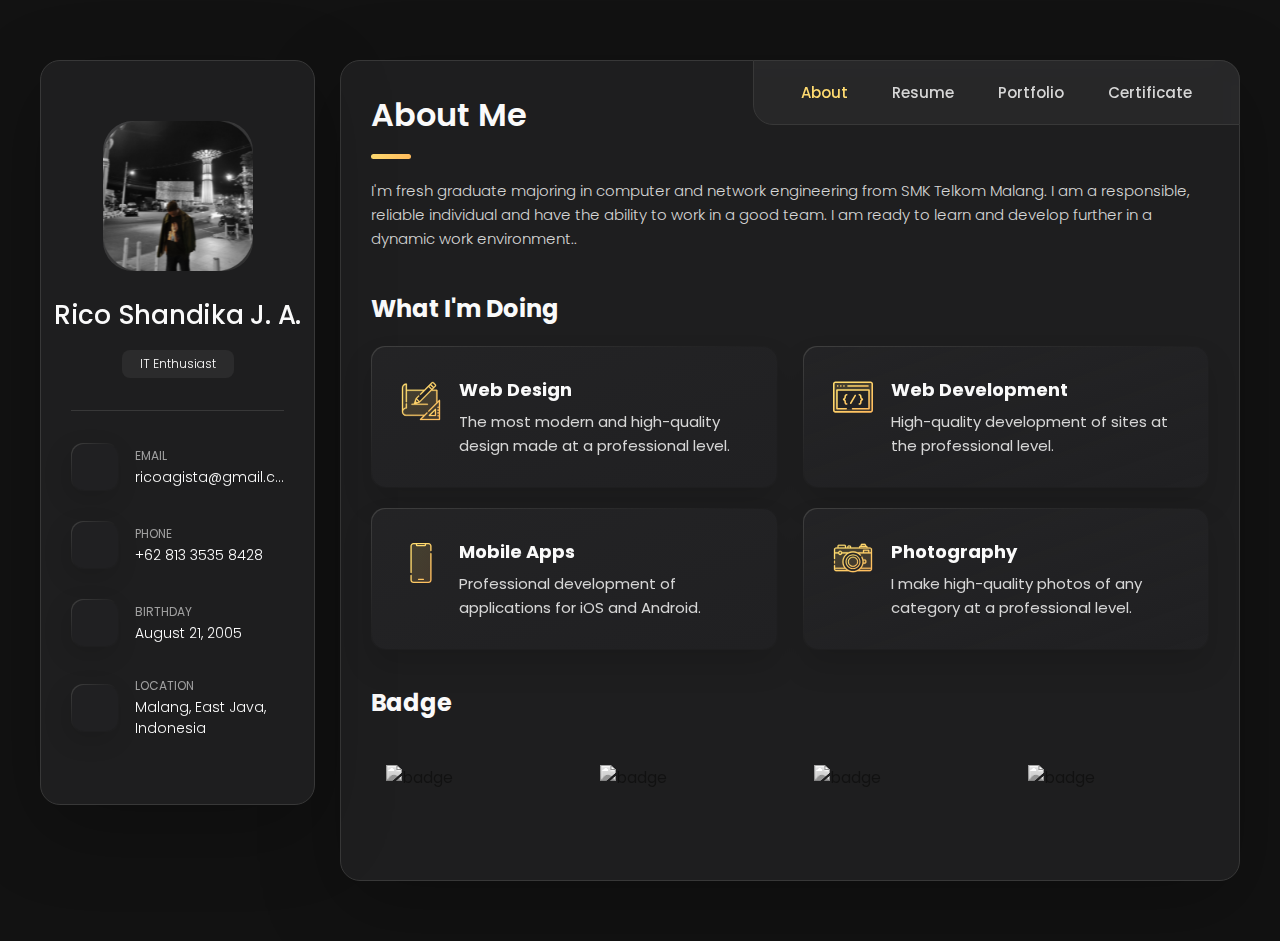
==== commit 82c1d256: "Update index.html" ====
--- a/index.html
+++ b/index.html
@@ -5,12 +5,12 @@
   <meta charset="UTF-8">
   <meta http-equiv="X-UA-Compatible" content="IE=edge">
   <meta name="viewport" content="width=device-width, initial-scale=1.0">
-  <title>riicxyz</title>
+  <title>Portfolio Website</title>
 
   <!--
     - favicon
   -->
-  <link rel="shortcut icon" href="./assets/images/logo.ico" type="image/x-icon">
+  <link rel="shortcut icon" href="./assets/images/logo.png" type="image/x-icon">
 
   <!--
     - custom css link
@@ -48,7 +48,7 @@
         <div class="info-content">
           <h1 class="name" title="Richard hanrick">Rico Shandika J. A.</h1>
 
-          <p class="title">Student</p>
+          <p class="title">IT Enthusiast</p>
         </div>
 
         <button class="info_more-btn" data-sidebar-btn>
@@ -88,7 +88,7 @@
             <div class="contact-info">
               <p class="contact-title">Phone</p>
 
-              <a href="https://wa.me/6281335358428?text=Hi" class="contact-link">+62 813-3535-8428</a>
+              <a href="https://wa.me/6281335358428?text=Hi" class="contact-link">+62 813 3535 8428</a>
             </div>
 
           </li>
@@ -126,6 +126,17 @@
         <div class="separator"></div>
 
         <ul class="social-list">
+
+          <li class="social-item">
+            <a href="https://www.linkedin.com/in/ricoagista/" target="_blank" class="social-link">
+              <ion-icon name="logo-linkedin"></ion-icon>
+            </a>
+          </li>
+
+          <li class="social-item">
+            <a href="https://github.com/ricoagista" target="_blank" class="social-link">
+              <ion-icon name="logo-github"></ion-icon>
+            </a>
 
           <li class="social-item">
             <a href="https://www.instagram.com/rico_agista/" target="_blank" class="social-link">
@@ -133,28 +144,6 @@
             </a>
           </li>
 
-          <li class="social-item">
-            <a href="https://www.facebook.com/ricoagistaasli" target="_blank" class="social-link">
-              <ion-icon name="logo-facebook"></ion-icon>
-            </a>
-          </li>
-
-          <li class="social-item">
-            <a href="https://twitter.com/rico_agista" target="_blank" class="social-link">
-              <ion-icon name="logo-twitter"></ion-icon>
-            </a>
-          </li>
-
-          <li class="social-item">
-            <a href="https://www.linkedin.com/in/ricoagista/" target="_blank" class="social-link">
-              <ion-icon name="logo-linkedin"></ion-icon>
-            </a>
-          </li>
-
-          <li class="social-item">
-            <a href="https://github.com/ricoagsta" target="_blank" class="social-link">
-              <ion-icon name="logo-github"></ion-icon>
-            </a>
           </li>
 
         </ul>
@@ -197,16 +186,9 @@
             <button class="navbar-link" data-nav-link>Certificate</button>
           </li>
 
-          <li class="navbar-item">
-            <button class="navbar-link" data-nav-link>Contact</button>
-          </li>
-
         </ul>
 
       </nav>
-
-
-
 
 
       <!--
@@ -221,19 +203,18 @@
 
         <section class="about-text">
           <p>
-            I'm student majoring in computer and network engineering from SMK Telkom Malang generation 30.
-            I like to learn new things and turn complex problems into simple ones.
+            I'm fresh graduate majoring in computer and network engineering from SMK Telkom Malang. I am a responsible, reliable individual and have the ability to work in a good team. I am ready to learn and develop further in a dynamic work environment..
           </p>
         </section>
 
 
-        <!--
+                <!--
           - service
         -->
 
         <section class="service">
 
-          <h3 class="h3 service-title">Coming Soon</h3>
+          <h3 class="h3 service-title">What i'm doing</h3>
 
           <ul class="service-list">
 
@@ -245,10 +226,10 @@
               </div>
 
               <div class="service-content-box">
-                <h4 class="h4 service-item-title">1</h4>
+                <h4 class="h4 service-item-title">Web design</h4>
 
                 <p class="service-item-text">
-                  -
+                  The most modern and high-quality design made at a professional level.
                 </p>
               </div>
 
@@ -261,10 +242,10 @@
               </div>
 
               <div class="service-content-box">
-                <h4 class="h4 service-item-title">3</h4>
+                <h4 class="h4 service-item-title">Web development</h4>
 
                 <p class="service-item-text">
-                  -
+                  High-quality development of sites at the professional level.
                 </p>
               </div>
 
@@ -277,10 +258,10 @@
               </div>
 
               <div class="service-content-box">
-                <h4 class="h4 service-item-title">2</h4>
+                <h4 class="h4 service-item-title">Mobile apps</h4>
 
                 <p class="service-item-text">
-                  -
+                  Professional development of applications for iOS and Android.
                 </p>
               </div>
 
@@ -293,10 +274,10 @@
               </div>
 
               <div class="service-content-box">
-                <h4 class="h4 service-item-title">4</h4>
+                <h4 class="h4 service-item-title">Photography</h4>
 
                 <p class="service-item-text">
-                  -
+                  I make high-quality photos of any category at a professional level.
                 </p>
               </div>
 
@@ -363,37 +344,37 @@
 
             <li class="clients-item">
               <a href="https://www.credly.com/badges/385e04b4-c863-4126-ad9c-61fc945435ee/public_url" target="_blank">
-                <img src="https://ricoagsta.github.io/ricoagsta/badge/badge-1.png" alt="badge">
+                <img src="https://ricoagista.github.io/ricoagista/badge/badge-1.png" alt="badge">
               </a>
             </li>
 
             <li class="clients-item">
               <a href="https://www.credly.com/badges/1b775a4d-7f89-437e-aeb7-31f6452ec43e/public_url" target="_blank">
-                <img src="https://ricoagsta.github.io/ricoagsta/badge/badge-2.png" alt="badge">
+                <img src="https://ricoagista.github.io/ricoagista/badge/badge-2.png" alt="badge">
               </a>
             </li>
 
             <li class="clients-item">
               <a href="https://www.credly.com/badges/c5c5299b-da64-4178-80d3-2071cf90344b/public_url" target="_blank">
-                <img src="https://ricoagsta.github.io/ricoagsta/badge/badge-3.png" alt="badge">
+                <img src="https://ricoagista.github.io/ricoagista/badge/badge-3.png" alt="badge">
               </a>
             </li>
 
             <li class="clients-item">
               <a href="https://www.credly.com/badges/7dcde1ce-af66-4153-ab77-c02b6269e003/public_url" target="_blank">
-                <img src="https://ricoagsta.github.io/ricoagsta/badge/badge-4.png" alt="badge">
+                <img src="https://ricoagista.github.io/ricoagista/badge/badge-4.png" alt="badge">
               </a>
             </li>
 
             <li class="clients-item">
               <a href="https://www.credly.com/badges/cde5360f-f376-4132-87e7-ae11f3e8254e/public_url" target="_blank">
-                <img src="https://ricoagsta.github.io/ricoagsta/badge/badge-5.png" alt="badge">
+                <img src="https://ricoagista.github.io/ricoagista/badge/badge-5.png" alt="badge">
               </a>
             </li>
 
             <li class="clients-item">
               <a href="https://www.credly.com/badges/25a92511-92ba-4189-9688-adcf27baffb9/public_url" target="_blank">
-                <img src="https://ricoagsta.github.io/ricoagsta/badge/badge-6.png" alt="badge">
+                <img src="https://ricoagista.github.io/ricoagista/badge/badge-6.png" alt="badge">
               </a>
             </li>
 
@@ -431,79 +412,110 @@
 
             <li class="timeline-item">
 
-              <h4 class="h4 timeline-item-title">State Elementary School 4, Mangkujayan</h4>
-
-              <span>2012 — 2018</span>
+              <h4 class="h4 timeline-item-title">State Junior High School 1, Ponorogo</h4>
+
+              <span>2018 — 2021</span>
+
+              <p class="timeline-text">
+                27th generation State Junior High School 1, Ponorogo.
+              </p>
 
             </li>
 
             <li class="timeline-item">
 
-              <h4 class="h4 timeline-item-title">State Junior High School 1, Ponorogo</h4>
-
-              <span>2018 — 2021</span>
-
-            </li>
+              <h4 class="h4 timeline-item-title">Telkom School Malang</h4>
+
+              <span>2021 — 2024</span>
+
+              <p class="timeline-text">
+                Department of computer and network engineering, 30th generation Telkom School Malang.
+              </p>
+
+            </li>
+
+          </ol>
+
+        </section>
+
+        <section class="timeline">
+
+          <div class="title-wrapper">
+            <div class="icon-box">
+              <ion-icon name="book-outline"></ion-icon>
+            </div>
+
+            <h3 class="h3">Experience</h3>
+          </div>
+
+          <ol class="timeline-list">
 
             <li class="timeline-item">
 
-              <h4 class="h4 timeline-item-title">Telkom School Malang</h4>
-
-              <span>2021 — Present</span>
-            </li>
+              <h4 class="h4 timeline-item-title">Langit Tujuh Group</h4>
+
+              <span>Nov 2023 — Apr 2024</span>
+
+              <p class="timeline-text">
+                Internship for 6 months at Langit Tujuh Group
+                Malang in the Grounded Event division with jobdesk Broadcast
+
+              </p>
+
           </ol>
 
+        </section>
+
         <section class="skill">
 
           <h3 class="h3 skills-title">My skills</h3>
 
           <ul class="skills-list content-card">
-
-            <li class="skills-item">
-
-              <div class="title-wrapper">
-                <h5 class="h5">Mikrotik</h5>
-                <data value="50">90%</data>
-              </div>
-
-              <div class="skill-progress-bg">
-                <div class="skill-progress-fill" style="width: 90%;"></div>
-              </div>
-
-            </li>
 
             <li class="skills-item">
 
               <div class="title-wrapper">
                 <h5 class="h5">Linux</h5>
-                <data value="50">90%</data>
+                <data value="80">80%</data>
               </div>
 
               <div class="skill-progress-bg">
-                <div class="skill-progress-fill" style="width: 90%;"></div>
+                <div class="skill-progress-fill" style="width: 80%;"></div>
               </div>
 
             </li>
 
-              <li class="skills-item">
-
-                <div class="title-wrapper">
-                  <h5 class="h5">Amazon Web Service</h5>
-                  <data value="50">80%</data>
-                </div>
-  
-                <div class="skill-progress-bg">
-                  <div class="skill-progress-fill" style="width: 80%;"></div>
-                </div>
-  
-              </li>
+            <li class="skills-item">
+
+              <div class="title-wrapper">
+                <h5 class="h5">Networking</h5>
+                <data value="80">80%</data>
+              </div>
+
+              <div class="skill-progress-bg">
+                <div class="skill-progress-fill" style="width: 80%;"></div>
+              </div>
+
+            </li>
+
+            <li class="skills-item">
+
+              <div class="title-wrapper">
+                <h5 class="h5">Amazon Web Services</h5>
+                <data value="80">80%</data>
+              </div>
+
+              <div class="skill-progress-bg">
+                <div class="skill-progress-fill" style="width: 80%;"></div>
+              </div>
+
+            </li>
 
           </ul>
 
         </section>
 
       </article>
-
 
 
 
@@ -534,6 +546,14 @@
               <button data-filter-btn>Web design</button>
             </li>
 
+            <li class="filter-item">
+              <button data-filter-btn>Design</button>
+            </li>
+
+            <li class="filter-item">
+              <button data-filter-btn>Project</button>
+            </li>
+
           </ul>
 
           <div class="filter-select-box">
@@ -563,21 +583,31 @@
               <li class="select-item">
                 <button data-select-item>Web design</button>
               </li>
-            </ul>
+
+               </li>
+
+            <li class="select-item">
+              <button data-select-item>Design</button>
+            </li>
+
+            <li class="select-item">
+              <button data-select-item>Project</button>
+            </li>
+          </ul>
 
           </div>
 
           <ul class="project-list">
 
             <li class="project-item  active" data-filter-item data-category="web development">
-              <a href="https://github.com/ricoagsta/ricoagsta.github.io" target="_blank"> 
+              <a href="https://github.com/ricoagista/ricoagista.github.io" target="_blank"> 
 
                 <figure class="project-img">
                   <div class="project-item-icon-box">
                     <ion-icon name="eye-outline"></ion-icon>
                   </div>
 
-                  <img src="https://ricoagsta.github.io/ricoagsta/portfolio/project-1.jpg" alt="web" loading="lazy">
+                  <img src="https://ricoagista.github.io/ricoagista/portfolio/project-1.jpg" alt="web" loading="lazy">
                 </figure>
 
                 <h3 class="project-title">Portfolio Website</h3>
@@ -588,14 +618,14 @@
             </li>
 
            <li class="project-item  active" data-filter-item data-category="web development">
-              <a href="https://github.com/ricoagsta/debian" target="_blank">
+              <a href="https://github.com/ricoagista/debian" target="_blank">
 
                 <figure class="project-img">
                   <div class="project-item-icon-box">
                     <ion-icon name="eye-outline"></ion-icon>
                   </div>
 
-                  <img src="https://ricoagsta.github.io/ricoagsta/portfolio/project-2.jpg" alt="web" loading="lazy">
+                  <img src="https://ricoagista.github.io/ricoagista/portfolio/project-2.jpg" alt="web" loading="lazy">
                 </figure>
 
                 <h3 class="project-title">Debian Tutorial</h3>
@@ -606,14 +636,14 @@
             </li>
  
             <li class="project-item  active" data-filter-item data-category="web development">
-              <a href="https://github.com/ricoagsta/subnetting/" target="_blank">
+              <a href="https://github.com/ricoagista/subnetting/" target="_blank">
 
                 <figure class="project-img">
                   <div class="project-item-icon-box">
                     <ion-icon name="eye-outline"></ion-icon>
                   </div>
 
-                  <img src="https://ricoagsta.github.io/ricoagsta/portfolio/project-3.jpg" alt="web" loading="lazy">
+                  <img src="https://ricoagista.github.io/ricoagista/portfolio/project-3.jpg" alt="web" loading="lazy">
                 </figure>
 
                 <h3 class="project-title">Subnetting Calculator</h3>
@@ -631,7 +661,7 @@
                     <ion-icon name="eye-outline"></ion-icon>
                   </div>
 
-                  <img src="https://ricoagsta.github.io/ricoagsta/portfolio/project-4.jpg" alt="web" loading="lazy">
+                  <img src="https://ricoagista.github.io/ricoagista/portfolio/project-4.jpg" alt="web" loading="lazy">
                 </figure>
 
                 <h3 class="project-title">Ayo Masak App</h3>
@@ -642,58 +672,150 @@
             </li>
 
             <li class="project-item  active" data-filter-item data-category="web development">
-              <a href="https://rico.speedtestcustom.com/" target="_blank">
+              <a href="https://github.com/ricoagista/siakad" target="_blank">
 
                 <figure class="project-img">
                   <div class="project-item-icon-box">
                     <ion-icon name="eye-outline"></ion-icon>
                   </div>
 
-                  <img src="https://ricoagsta.github.io/ricoagsta/portfolio/project-5.jpg" alt="web" loading="lazy">
-                </figure>
-
-                <h3 class="project-title">Speedtest Website</h3>
+                  <img src="https://ricoagista.github.io/ricoagista/portfolio/project-5.jpg" alt="web" loading="lazy">
+                </figure>
+
+                <h3 class="project-title">Siakad Website</h3>
 
                 <p class="project-category">Web development</p>
 
-              </a>
-            </li>
-
+                </a>
+            </li>
+            
             <li class="project-item  active" data-filter-item data-category="web design">
-              <a href="https://github.com/ricoagsta/siakad" target="_blank">
+              <a href="https://www.figma.com/file/NeRgVZReRgJtm5p2nT7HVG/Untitled?node-id=0%3A1&t=t5zzf1Kovlx4xLek-1" target="_blank">
 
                 <figure class="project-img">
                   <div class="project-item-icon-box">
                     <ion-icon name="eye-outline"></ion-icon>
                   </div>
 
-                  <img src="https://ricoagsta.github.io/ricoagsta/portfolio/project-6.jpg" alt="web" loading="lazy">
-                </figure>
-
-                <h3 class="project-title">Siakad Website</h3>
-
-                <p class="project-category">Web development</p>
-            
-            <li class="project-item  active" data-filter-item data-category="web design">
-              <a href="https://www.figma.com/file/NeRgVZReRgJtm5p2nT7HVG/Untitled?node-id=0%3A1&t=t5zzf1Kovlx4xLek-1" target="_blank">
+                  <img src="https://ricoagista.github.io/ricoagista/portfolio/project-6.jpg" alt="web" loading="lazy">
+                </figure>
+
+                <h3 class="project-title">Food Delivery App</h3>
+
+                <p class="project-category">Web design</p>
+
+              </a>
+            </li>
+
+            <li class="project-item  active" data-filter-item data-category="project">
+              <a href="https://github.com/ricoagista/Project-3-AWS" target="_blank">
 
                 <figure class="project-img">
                   <div class="project-item-icon-box">
                     <ion-icon name="eye-outline"></ion-icon>
                   </div>
 
-                  <img src="https://ricoagsta.github.io/ricoagsta/portfolio/project-7.jpg" alt="web" loading="lazy">
-                </figure>
-
-                <h3 class="project-title">Food Delivery App</h3>
-
-                <p class="project-category">Web design</p>
-
-              </a>
-            </li>
-
-              </a>
-            </li>
+                  <img src="https://ricoagista.github.io/ricoagista/portfolio/AWS/project-3-aws.jpg" alt="web" loading="lazy">
+                </figure>
+
+                <h3 class="project-title">Project 3 (Cloud Computing)</h3>
+
+                <p class="project-category">Expertise Class</p>
+
+              </a>
+            </li>
+
+            
+            <li class="project-item  active" data-filter-item data-category="web development">
+              <a href="https://github.com/ricoagista/JS-Bookshelf-Apps" target="_blank">
+
+                <figure class="project-img">
+                  <div class="project-item-icon-box">
+                    <ion-icon name="eye-outline"></ion-icon>
+                  </div>
+
+                  <img src="https://ricoagista.github.io/ricoagista/portfolio/project-7.jpg" alt="web" loading="lazy">
+                </figure>
+
+                <h3 class="project-title">Bookshelf Apps</h3>
+
+                <p class="project-category">Web development</p>
+
+                </a>
+            </li>
+
+            <li class="project-item  active" data-filter-item data-category="design">
+              <a href="https://www.figma.com/file/fdMk8NzULNUfF1yW6M8Q80/Untitled?node-id=2%3A35&t=RhPmnpoCKIBWByoj-1" target="_blank">
+
+                <figure class="project-img">
+                  <div class="project-item-icon-box">
+                    <ion-icon name="eye-outline"></ion-icon>
+                  </div>
+
+                  <img src="https://ricoagista.github.io/ricoagista/portfolio/project-8.jpg" alt="web" loading="lazy">
+                </figure>
+
+                <h3 class="project-title">Personal Logo</h3>
+
+                <p class="project-category">Design</p>
+
+              </a>
+            </li>
+
+            <li class="project-item  active" data-filter-item data-category="web development">
+              <a href="https://github.com/ricoagista/CRUD-Website" target="_blank">
+
+                <figure class="project-img">
+                  <div class="project-item-icon-box">
+                    <ion-icon name="eye-outline"></ion-icon>
+                  </div>
+
+                  <img src="https://ricoagista.github.io/ricoagista/portfolio/project-9.jpg" alt="web" loading="lazy">
+                </figure>
+
+                <h3 class="project-title">CRUD Website</h3>
+
+                <p class="project-category">Web development</p>
+
+              </a>
+            </li>
+
+            <li class="project-item  active" data-filter-item data-category="web development">
+              <a href="https://github.com/ricoagista/futsal" target="_blank">
+
+                <figure class="project-img">
+                  <div class="project-item-icon-box">
+                    <ion-icon name="eye-outline"></ion-icon>
+                  </div>
+
+                  <img src="https://ricoagista.github.io/ricoagista/portfolio/project-10.jpg" alt="web" loading="lazy">
+                </figure>
+
+                <h3 class="project-title">Futsal Website</h3>
+
+                <p class="project-category">Web development</p>
+
+              </a>
+            </li>
+
+            <li class="project-item  active" data-filter-item data-category="web development">
+              <a href="https://github.com/ricoagista/cek-khodam" target="_blank">
+
+                <figure class="project-img">
+                  <div class="project-item-icon-box">
+                    <ion-icon name="eye-outline"></ion-icon>
+                  </div>
+
+                  <img src="https://ricoagista.github.io/ricoagista/portfolio/project-11.jpg" alt="web" loading="lazy">
+                </figure>
+
+                <h3 class="project-title">Cek Khodam</h3>
+
+                <p class="project-category">Web development</p>
+
+              </a>
+            </li>
+            
 
           </ul>
 
@@ -720,10 +842,10 @@
           <ul class="blog-posts-list">
 
             <li class="blog-post-item">
-              <a href="https://ricoagsta.github.io/ricoagsta/certificate/academy/SertifikatUKL.jpg" target="_blank">
-
-                <figure class="blog-banner-box">
-                  <img src="https://ricoagsta.github.io/ricoagsta/certificate/academy/SertifikatUKL.jpg" alt="" loading="lazy">
+              <a href="https://ricoagista.github.io/ricoagista/certificate/academy/SertifikatUKL.jpg" target="_blank">
+
+                <figure class="blog-banner-box">
+                  <img src="https://ricoagista.github.io/ricoagista/certificate/academy/SertifikatUKL.jpg" alt="" loading="lazy">
                 </figure>
 
                 <div class="blog-content">
@@ -751,7 +873,7 @@
               <a href="http://progate.com/course_certificate/5622f052rr7l3d" target="_blank">
 
                 <figure class="blog-banner-box">
-                  <img src="https://ricoagsta.github.io/ricoagsta/certificate/academy/CertificatePrograteCLI.jpg" alt="" loading="lazy">
+                  <img src="https://ricoagista.github.io/ricoagista/certificate/academy/CertificatePrograteCLI.jpg" alt="" loading="lazy">
                 </figure>
 
                 <div class="blog-content">
@@ -779,7 +901,7 @@
               <a href="https://www.bitdegree.org/courses/user/1518264/certificates" target="_blank">
 
                 <figure class="blog-banner-box">
-                  <img src="https://ricoagsta.github.io/ricoagsta/certificate/academy/CertificateBitDegreeCLI.jpg" alt="" loading="lazy">
+                  <img src="https://ricoagista.github.io/ricoagista/certificate/academy/CertificateBitDegreeCLI.jpg" alt="" loading="lazy">
                 </figure>
 
                 <div class="blog-content">
@@ -807,7 +929,7 @@
               <a href="https://progate.com/course_certificate/bb86b008rr95cg" target="_blank">
 
                 <figure class="blog-banner-box">
-                  <img src="https://ricoagsta.github.io/ricoagsta/certificate/academy/CertificatePrograteGIT.jpg" alt="" loading="lazy">
+                  <img src="https://ricoagista.github.io/ricoagista/certificate/academy/CertificatePrograteGIT.jpg" alt="" loading="lazy">
                 </figure>
 
                 <div class="blog-content">
@@ -835,7 +957,7 @@
               <a href="https://www.bitdegree.org/courses/user/1518264/certificates" target="_blank">
 
                 <figure class="blog-banner-box">
-                  <img src="https://ricoagsta.github.io/ricoagsta/certificate/academy/CertificateBitDegreeWordPressWebserverDomainLinuxUbuntuTutorial.jpg" alt="" loading="lazy">
+                  <img src="https://ricoagista.github.io/ricoagista/certificate/academy/CertificateBitDegreeWordPressWebserverDomainLinuxUbuntuTutorial.jpg" alt="" loading="lazy">
                 </figure>
 
                 <div class="blog-content">
@@ -863,7 +985,7 @@
               <a href="https://www.bitdegree.org/courses/user/1518264/certificates" target="_blank">
 
                 <figure class="blog-banner-box">
-                  <img src="https://ricoagsta.github.io/ricoagsta/certificate/academy/CertificateBitDegreeLinux.jpg" alt="" loading="lazy">
+                  <img src="https://ricoagista.github.io/ricoagista/certificate/academy/CertificateBitDegreeLinux.jpg" alt="" loading="lazy">
                 </figure>
 
                 <div class="blog-content">
@@ -891,7 +1013,7 @@
               <a href="https://learndigital.withgoogle.com/link/1qsdpcedm9s" target="_blank">
 
                 <figure class="blog-banner-box">
-                  <img src="https://ricoagsta.github.io/ricoagsta/certificate/academy/CertificateGoogleDigitalMarketing.jpg" alt="" loading="lazy">
+                  <img src="https://ricoagista.github.io/ricoagista/certificate/academy/CertificateGoogleDigitalMarketing.jpg" alt="" loading="lazy">
                 </figure>
 
                 <div class="blog-content">
@@ -919,7 +1041,7 @@
               <a href="https://coursera.org/share/ea69097fb8a12a1eaf14b1bb1f82d320" target="_blank">
 
                 <figure class="blog-banner-box">
-                  <img src="https://ricoagsta.github.io/ricoagsta/certificate/academy/CertificateCourseraGCP.jpg" alt="" loading="lazy">
+                  <img src="https://ricoagista.github.io/ricoagista/certificate/academy/CertificateCourseraGCP.jpg" alt="" loading="lazy">
                 </figure>
 
                 <div class="blog-content">
@@ -947,7 +1069,7 @@
               <a href="https://coursera.org/share/79883c00702ebed255cffaf255b5ab55" target="_blank">
 
                 <figure class="blog-banner-box">
-                  <img src="https://ricoagsta.github.io/ricoagsta/certificate/academy/CertificateCourseraAWS.jpg" alt="" loading="lazy">
+                  <img src="https://ricoagista.github.io/ricoagista/certificate/academy/CertificateCourseraAWS.jpg" alt="" loading="lazy">
                 </figure>
 
                 <div class="blog-content">
@@ -975,7 +1097,7 @@
               <a href="https://lms.idn.id/cert-verification" target="_blank">
 
                 <figure class="blog-banner-box">
-                  <img src="https://ricoagsta.github.io/ricoagsta/certificate/academy/CertificateIDNetworkersMikrotikFundamental.jpg" alt="" loading="lazy">
+                  <img src="https://ricoagista.github.io/ricoagista/certificate/academy/CertificateIDNetworkersMikrotikFundamental.jpg" alt="" loading="lazy">
                 </figure>
 
                 <div class="blog-content">
@@ -1003,7 +1125,7 @@
               <a href="https://www.sololearn.com/certificates/CC-B2UGRVIC" target="_blank">
 
                 <figure class="blog-banner-box">
-                  <img src="https://ricoagsta.github.io/ricoagsta/certificate/academy/CertificateSoloLearnHTML.jpg" alt="" loading="lazy">
+                  <img src="https://ricoagista.github.io/ricoagista/certificate/academy/CertificateSoloLearnHTML.jpg" alt="" loading="lazy">
                 </figure>
 
                 <div class="blog-content">
@@ -1031,7 +1153,7 @@
               <a href="https://lms.idn.id/cert-verification" target="_blank">
 
                 <figure class="blog-banner-box">
-                  <img src="https://ricoagsta.github.io/ricoagsta/certificate/academy/CertificateIDNetworkersLinuxFundamental.jpg" alt="" loading="lazy">
+                  <img src="https://ricoagista.github.io/ricoagista/certificate/academy/CertificateIDNetworkersLinuxFundamental.jpg" alt="" loading="lazy">
                 </figure>
 
                 <div class="blog-content">
@@ -1059,7 +1181,7 @@
               <a href="https://www.credly.com/go/0Uz2r1XJ" target="_blank">
 
                 <figure class="blog-banner-box">
-                  <img src="https://ricoagsta.github.io/ricoagsta/certificate/academy/CertificateAWSAcademyGraduateCloudFoundation.jpg" alt="" loading="lazy">
+                  <img src="https://ricoagista.github.io/ricoagista/certificate/academy/CertificateAWSAcademyGraduateCloudFoundation.jpg" alt="" loading="lazy">
                 </figure>
 
                 <div class="blog-content">
@@ -1084,10 +1206,10 @@
             </li>
 
             <li class="blog-post-item">
-              <a href="https://ricoagsta.github.io/ricoagsta/certificate/academy/CertificateAWSTrainingandCertificationNetworkingBasic.jpg" target="_blank">
-
-                <figure class="blog-banner-box">
-                  <img src="https://ricoagsta.github.io/ricoagsta/certificate/academy/CertificateAWSTrainingandCertificationNetworkingBasic.jpg" alt="" loading="lazy">
+              <a href="https://ricoagista.github.io/ricoagista/certificate/academy/CertificateAWSTrainingandCertificationNetworkingBasic.jpg" target="_blank">
+
+                <figure class="blog-banner-box">
+                  <img src="https://ricoagista.github.io/ricoagista/certificate/academy/CertificateAWSTrainingandCertificationNetworkingBasic.jpg" alt="" loading="lazy">
                 </figure>
 
                 <div class="blog-content">
@@ -1115,7 +1237,7 @@
               <a href="https://coursera.org/share/907e44da9c9301b2ec322d4b78472a90" target="_blank">
 
                 <figure class="blog-banner-box">
-                  <img src="https://ricoagsta.github.io/ricoagsta/certificate/academy/CertificateCourseraSSH.jpg" alt="" loading="lazy">
+                  <img src="https://ricoagista.github.io/ricoagista/certificate/academy/CertificateCourseraSSH.jpg" alt="" loading="lazy">
                 </figure>
 
                 <div class="blog-content">
@@ -1143,7 +1265,7 @@
               <a href="https://coursera.org/share/2d5f840b99b8c0da6e3b0ec2c76eefea" target="_blank">
 
                 <figure class="blog-banner-box">
-                  <img src="https://ricoagsta.github.io/ricoagsta/certificate/academy/CertificateCourseraNetworkingStorage.jpg" alt="" loading="lazy">
+                  <img src="https://ricoagista.github.io/ricoagista/certificate/academy/CertificateCourseraNetworkingStorage.jpg" alt="" loading="lazy">
                 </figure>
 
                 <div class="blog-content">
@@ -1171,7 +1293,7 @@
               <a href="https://www.dicoding.com/users/2926525/events" target="_blank">
 
                 <figure class="blog-banner-box">
-                  <img src="https://ricoagsta.github.io/ricoagsta/certificate/event/CertificateDicodingBDD2023.jpg" alt="" loading="lazy">
+                  <img src="https://ricoagista.github.io/ricoagista/certificate/event/CertificateDicodingBDD2023.jpg" alt="" loading="lazy">
                 </figure>
 
                 <div class="blog-content">
@@ -1199,7 +1321,7 @@
               <a href="https://dicoding.com/certificates/L4PQ6NEQ7PO1" target="_blank">
 
                 <figure class="blog-banner-box">
-                  <img src="https://ricoagsta.github.io/ricoagsta/certificate/academy/CertificateDicodingDasarPemogramanWEB.jpg" alt="" loading="lazy">
+                  <img src="https://ricoagista.github.io/ricoagista/certificate/academy/CertificateDicodingDasarPemogramanWEB.jpg" alt="" loading="lazy">
                 </figure>
 
                 <div class="blog-content">
@@ -1227,7 +1349,7 @@
               <a href="https://dicoding.com/certificates/N9ZO4W04YZG5" target="_blank">
 
                 <figure class="blog-banner-box">
-                  <img src="https://ricoagsta.github.io/ricoagsta/certificate/academy/CertificateDicodingDasarDevOps.jpg" alt="" loading="lazy">
+                  <img src="https://ricoagista.github.io/ricoagista/certificate/academy/CertificateDicodingDasarDevOps.jpg" alt="" loading="lazy">
                 </figure>
 
                 <div class="blog-content">
@@ -1255,7 +1377,7 @@
               <a href="https://dicoding.com/certificates/2VX3YGG14PYQ" target="_blank">
 
                 <figure class="blog-banner-box">
-                  <img src="https://ricoagsta.github.io/ricoagsta/certificate/academy/CertificateDicodingJaringanKomputer.jpg" alt="" loading="lazy">
+                  <img src="https://ricoagista.github.io/ricoagista/certificate/academy/CertificateDicodingJaringanKomputer.jpg" alt="" loading="lazy">
                 </figure>
 
                 <div class="blog-content">
@@ -1280,10 +1402,10 @@
             </li>
 
             <li class="blog-post-item">
-              <a href="https://ricoagsta.github.io/ricoagsta/certificate/academy/CertificateMySkillInternetIntroduction.jpg" target="_blank">
-
-                <figure class="blog-banner-box">
-                  <img src="https://ricoagsta.github.io/ricoagsta/certificate/academy/CertificateMySkillInternetIntroduction.jpg" alt="" loading="lazy">
+              <a href="https://ricoagista.github.io/ricoagista/certificate/academy/CertificateMySkillInternetIntroduction.jpg" target="_blank">
+
+                <figure class="blog-banner-box">
+                  <img src="https://ricoagista.github.io/ricoagista/certificate/academy/CertificateMySkillInternetIntroduction.jpg" alt="" loading="lazy">
                 </figure>
 
                 <div class="blog-content">
@@ -1311,7 +1433,7 @@
               <a href="https://www.dicoding.com/users/2926525/events" target="_blank">
 
                 <figure class="blog-banner-box">
-                  <img src="https://ricoagsta.github.io/ricoagsta/certificate/event/CertificateDicodingIDCamp.jpg" alt="" loading="lazy">
+                  <img src="https://ricoagista.github.io/ricoagista/certificate/event/CertificateDicodingIDCamp.jpg" alt="" loading="lazy">
                 </figure>
 
                 <div class="blog-content">
@@ -1327,19 +1449,19 @@
                   <h3 class="h3 blog-item-title">How to be Product Minded Software Engineer</h3>
 
                   <p class="blog-text">
-                    Event was organized by Indosat Ooredoo Hutchison Digital Camp.
-                  </p>
-
-                </div>
-
-              </a>
-            </li>
-
-            <li class="blog-post-item">
-              <a href="https://ricoagsta.github.io/ricoagsta/certificate/academy/CertificateMySkillntroductionFigma.jpg" target="_blank">
-
-                <figure class="blog-banner-box">
-                  <img src="https://ricoagsta.github.io/ricoagsta/certificate/academy/CertificateMySkillntroductionFigma.jpg" alt="" loading="lazy">
+                    Learn characteristics of successful products and key traits of product-minded software.
+                  </p>
+
+                </div>
+
+              </a>
+            </li>
+
+            <li class="blog-post-item">
+              <a href="https://ricoagista.github.io/ricoagista/certificate/academy/CertificateMySkillntroductionFigma.jpg" target="_blank">
+
+                <figure class="blog-banner-box">
+                  <img src="https://ricoagista.github.io/ricoagista/certificate/academy/CertificateMySkillntroductionFigma.jpg" alt="" loading="lazy">
                 </figure>
 
                 <div class="blog-content">
@@ -1363,66 +1485,270 @@
               </a>
             </li>
 
+            <li class="blog-post-item">
+              <a href="https://www.dicoding.com/users/2926525/events" target="_blank">
+
+                <figure class="blog-banner-box">
+                  <img src="https://ricoagista.github.io/ricoagista/certificate/event/CertificateDicodingMembuatHTTPServerDenganNodeJS.jpg" alt="" loading="lazy">
+                </figure>
+
+                <div class="blog-content">
+
+                  <div class="blog-meta">
+                    <p class="blog-category">Dicoding Event</p>
+
+                    <span class="dot"></span>
+
+                    <time datetime="2022-02-23">Apr 14, 2023</time>
+                  </div>
+
+                  <h3 class="h3 blog-item-title">Creating HTTP Server with Node.js</h3>
+
+                  <p class="blog-text">
+                    Discusses the Back-End Learning Path with the theme "Creating an HTTP Server with Node.js".
+
+                  </p>
+
+                </div>
+
+              </a>
+            </li>
+
+            <li class="blog-post-item">
+              <a href="https://www.dicoding.com/users/2926525/events" target="_blank">
+
+                <figure class="blog-banner-box">
+                  <img src="https://ricoagista.github.io/ricoagista/certificate/event/CertificateDicodingCloudSecurity.jpg" alt="" loading="lazy">
+                </figure>
+
+                <div class="blog-content">
+
+                  <div class="blog-meta">
+                    <p class="blog-category">Dicoding Event</p>
+
+                    <span class="dot"></span>
+
+                    <time datetime="2022-02-23">Apr 18, 2023</time>
+                  </div>
+
+                  <h3 class="h3 blog-item-title">AWS x Dicoding LIVE : "Cloud Security"</h3>
+
+                  <p class="blog-text">
+                    Discuss security threats faced in cloud computing, and ways to deal with them.
+
+                  </p>
+
+                </div>
+
+              </a>
+            </li>
+            
+            <li class="blog-post-item">
+              <a href="https://www.dicoding.com/certificates/6RPNW8JGQP2M" target="_blank">
+
+                <figure class="blog-banner-box">
+                  <img src="https://ricoagista.github.io/ricoagista/certificate/academy/CertificateDicodingCloudPractitionerEssentials(BelajarDasarAWSCloud).jpg" alt="" loading="lazy">
+                </figure>
+
+                <div class="blog-content">
+
+                  <div class="blog-meta">
+                    <p class="blog-category">Dicoding Academy</p>
+
+                    <span class="dot"></span>
+
+                    <time datetime="2022-02-23">Apr 18, 2023</time>
+                  </div>
+
+                  <h3 class="h3 blog-item-title">Cloud Practitioner Essentials (AWS Cloud Basic Learning)</h3>
+
+                  <p class="blog-text">
+                    Learn the basics of the Cloud using AWS, from cloud concepts to how to build architectures.
+
+                  </p>
+
+                </div>
+
+              </a>
+            </li>
+
+            <li class="blog-post-item">
+              <a href="https://www.dicoding.com/certificates/72ZD8E326ZYW" target="_blank">
+
+                <figure class="blog-banner-box">
+                  <img src="https://ricoagista.github.io/ricoagista/certificate/academy/CertificateDicodingBelajarDasarPemrogramanJavaScript.jpg" alt="" loading="lazy">
+                </figure>
+
+                <div class="blog-content">
+
+                  <div class="blog-meta">
+                    <p class="blog-category">Dicoding Academy</p>
+
+                    <span class="dot"></span>
+
+                    <time datetime="2022-02-23">Apr 19, 2023</time>
+                  </div>
+
+                  <h3 class="h3 blog-item-title">Learn Basic JavaScript Programming</h3>
+
+                  <p class="blog-text">
+                    Learn the basics of JavaScript, from the fundamentals, syntax and features of ES6.
+                  </p>
+
+                </div>
+
+              </a>
+            </li>
+
+            <li class="blog-post-item">
+              <a href="https://verify.mygreatlearning.com/verify/FTHBUTMR" target="_blank">
+
+                <figure class="blog-banner-box">
+                  <img src="https://ricoagista.github.io/ricoagista/certificate/academy/CertificateGreatLearningAdvancedCyberSecurity-ThreatsandGovernance.jpg" alt="" loading="lazy">
+                </figure>
+
+                <div class="blog-content">
+
+                  <div class="blog-meta">
+                    <p class="blog-category">Great Learning</p>
+
+                    <span class="dot"></span>
+
+                    <time datetime="2022-02-23">Apr 21, 2023</time>
+                  </div>
+
+                  <h3 class="h3 blog-item-title">Advanced Cyber Security - Threats and Governance</h3>
+
+                  <p class="blog-text">
+                    learn the basics of cyber security, from how to hack to overcoming/securing.
+                  </p>
+
+                </div>
+
+              </a>
+            </li>
+
+            <li class="blog-post-item">
+              <a href="https://www.dicoding.com/certificates/07Z6VRK3RXQR" target="_blank">
+
+                <figure class="blog-banner-box">
+                  <img src="https://ricoagista.github.io/ricoagista/certificate/academy/CertificateDicodingJBelajarMembuatAplikasiBackEndUntukPemula.jpg" alt="" loading="lazy">
+                </figure>
+
+                <div class="blog-content">
+
+                  <div class="blog-meta">
+                    <p class="blog-category">Dicoding Academy</p>
+
+                    <span class="dot"></span>
+
+                    <time datetime="2022-02-23">Apr 24, 2023</time>
+                  </div>
+
+                  <h3 class="h3 blog-item-title">Learn to Create Back-End Applications for Beginners</h3>
+
+                  <p class="blog-text">
+                    Learn in building RESTful APIs, HTTP servers, routing, and building Back-End for applications.
+
+                  </p>
+
+                </div>
+
+              </a>
+            </li>
+
+            <li class="blog-post-item">
+              <a href="https://ricoagista.github.io/ricoagista/certificate/academy/CertificateKemendikbudUKBI.jpg" target="_blank">
+
+                <figure class="blog-banner-box">
+                  <img src="https://ricoagista.github.io/ricoagista/certificate/academy/CertificateKemendikbudUKBI.jpg" alt="" loading="lazy">
+                </figure>
+
+                <div class="blog-content">
+
+                  <div class="blog-meta">
+                    <p class="blog-category">Kemendikbud</p>
+
+                    <span class="dot"></span>
+
+                    <time datetime="2022-02-23">Jun 16, 2023</time>
+                  </div>
+
+                  <h3 class="h3 blog-item-title">Uji Kemahiran Berbahasa Indonesia</h3>
+
+                  <p class="blog-text">
+                    Test listening skills, reading skills, writing skills, speaking skills and responding to Indonesian language rules.
+
+                  </p>
+
+                </div>
+
+              </a>
+            </li>
+
+            <li class="blog-post-item">
+              <a href="https://agunacourse.com/cek-sertifikat" target="_blank">
+
+                <figure class="blog-banner-box">
+                  <img src="https://ricoagista.github.io/ricoagista/certificate/academy/CertificateAgunaCourseLinuxFundamental.jpg" alt="" loading="lazy">
+                </figure>
+
+                <div class="blog-content">
+
+                  <div class="blog-meta">
+                    <p class="blog-category">Aguna Course</p>
+
+                    <span class="dot"></span>
+
+                    <time datetime="2022-02-23">Jun 26, 2023</time>
+                  </div>
+
+                  <h3 class="h3 blog-item-title">Linux Fundamental</h3>
+
+                  <p class="blog-text">
+                    Learn Linux Installation, Accessing the Command Line, Managing Files, Command Line Tips and Tricks.
+
+                  </p>
+
+                </div>
+
+              </a>
+            </li>
+
+            <li class="blog-post-item">
+              <a href="https://agunacourse.com/cek-sertifikat" target="_blank">
+
+                <figure class="blog-banner-box">
+                  <img src="https://ricoagista.github.io/ricoagista/certificate/academy/CertificateAgunaCourseVirtualMachineFundamental.jpg" alt="" loading="lazy">
+                </figure>
+
+                <div class="blog-content">
+
+                  <div class="blog-meta">
+                    <p class="blog-category">Aguna Course</p>
+
+                    <span class="dot"></span>
+
+                    <time datetime="2022-02-23">Jun 26, 2023</time>
+                  </div>
+
+                  <h3 class="h3 blog-item-title">Virtual Machine Fundamental</h3>
+
+                  <p class="blog-text">
+                    Learn Virtual Machine Architecture, Virtualbox, VMWare, Clone VM, Snapshoot VM, Export Import VM, and Networking on VM.
+
+                  </p>
+
+                </div>
+
+              </a>
+            </li>
+
           </ul>
 
         </section>
 
       </article>
-
-
-
-
-
-      <!--
-        - #CONTACT
-      -->
-
-      <article class="contact" data-page="contact">
-
-        <header>
-          <h2 class="h2 article-title">Contact</h2>
-        </header>
-
-        <section class="mapbox" data-mapbox>
-          <figure>
-            <iframe
-              src="https://www.google.com/maps/embed?pb=!1m18!1m12!1m3!1d126438.28548093722!2d112.56174250069675!3d-7.97863946531398!2m3!1f0!2f0!3f0!3m2!1i1024!2i768!4f13.1!3m3!1m2!1s0x2dd62822063dc2fb%3A0x78879446481a4da2!2sMalang%2C%20Kota%20Malang%2C%20Jawa%20Timur!5e0!3m2!1sid!2sid!4v1660997463948!5m2!1sid!2sid"
-              width="400" height="300" loading="lazy"></iframe>
-          </figure>
-        </section>
-
-        <section class="contact-form">
-
-          <h3 class="h3 form-title">Contact Form</h3>
-
-          <form action="#" class="form" data-form>
-
-            <div class="input-wrapper">
-              <input type="text" name="fullname" class="form-input" placeholder="Full name" required data-form-input>
-
-              <input type="email" name="email" class="form-input" placeholder="Email address" required data-form-input>
-            </div>
-
-            <textarea name="message" class="form-input" placeholder="Your Message" required data-form-input></textarea>
-
-            <button class="form-btn" type="submit" disabled data-form-btn>
-              <ion-icon name="paper-plane"></ion-icon>
-              <span>Send Message</span>
-            </button>
-
-          </form>
-
-        </section>
-
-      </article>
-
-    </div>
-
-  </main>
-
-
-
-
 
   <!--
     - custom js link
